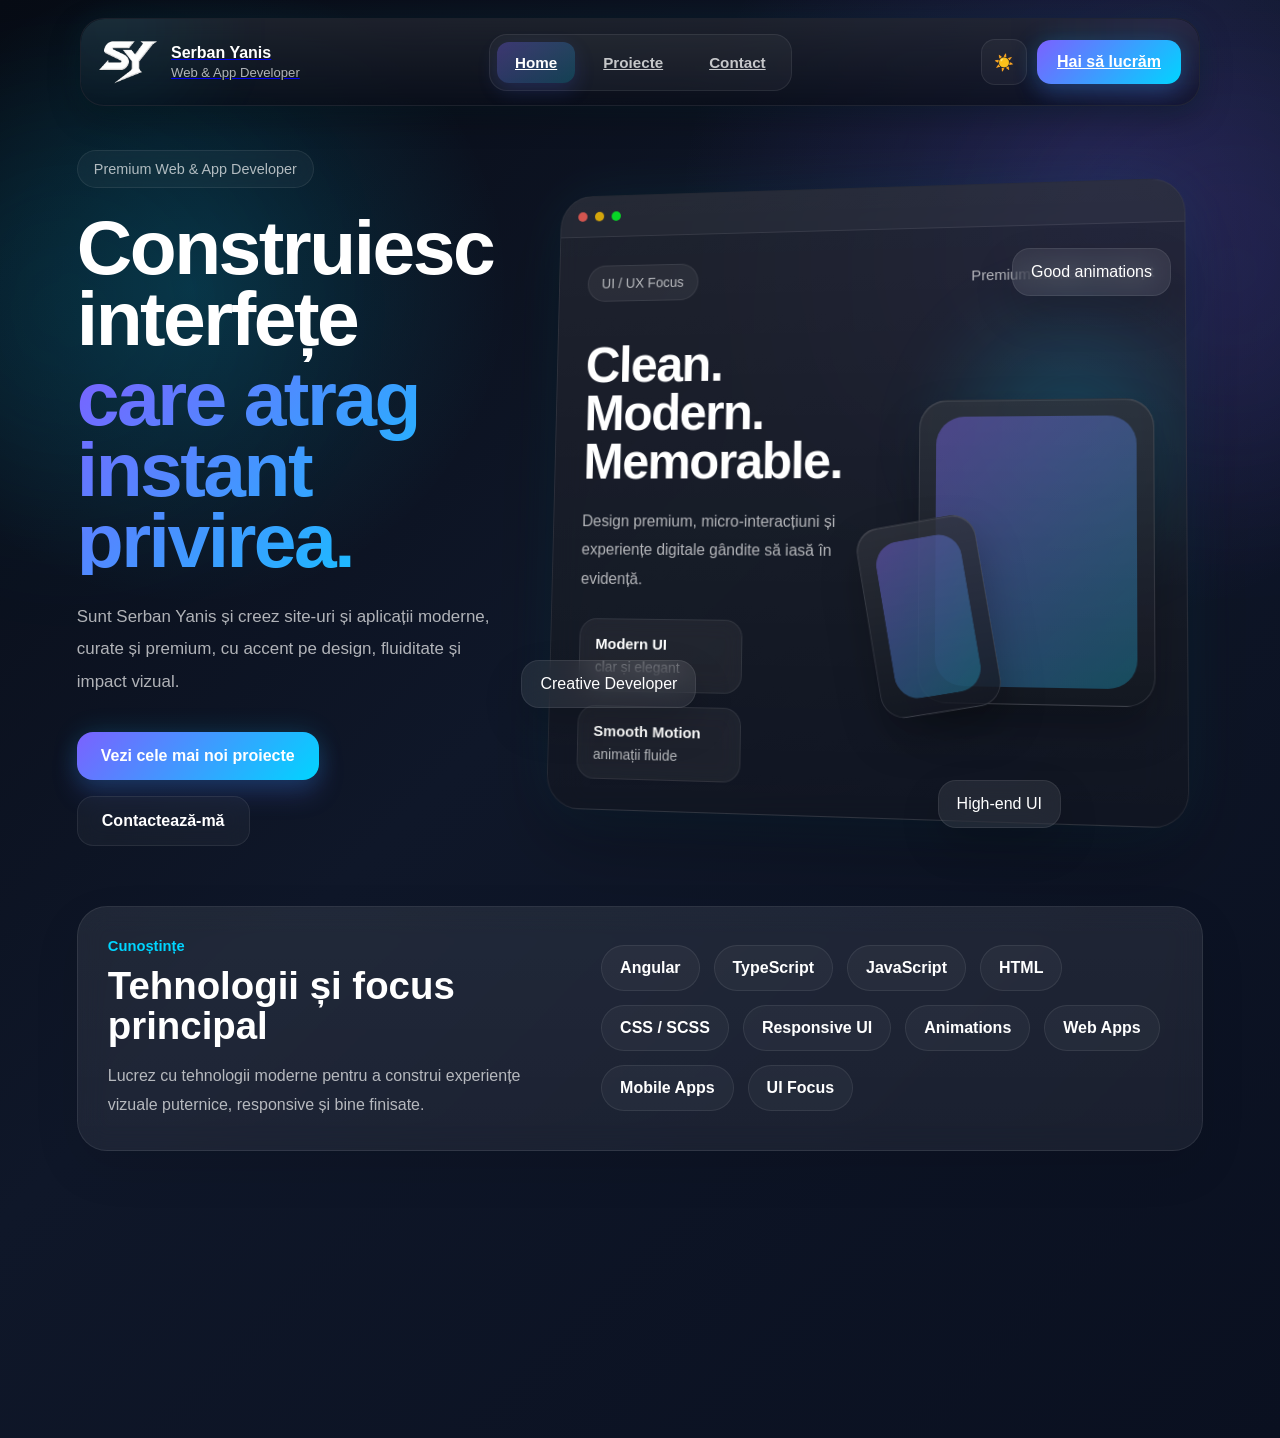
==== index.html @ 91d9bb1a "Add files via upload" ====
<!doctype html>
<html lang="en" data-beasties-container>
<head>
  <meta charset="utf-8">
  
  <!-- TITLE (ce apare mare pe Google) -->
  <title>Serban Yanis - Web & App Developer | Interfețe moderne și aplicații premium</title>

  <base href="/">
  <meta name="viewport" content="width=device-width, initial-scale=1">

  <!-- SEO DESCRIPTION (textul de sub titlu în Google) -->
  <meta name="description" content="Serban Yanis - Web &amp; App Developer. Creez site-uri moderne, aplicații performante și interfețe premium care atrag instant privirea. Vezi portofoliul meu.">

  <!-- KEYWORDS (nu mai contează mult, dar nu strică) -->
  <meta name="keywords" content="Serban Yanis, web developer, app developer, frontend, angular, portfolio, site-uri moderne">

  <!-- AUTHOR -->
  <meta name="author" content="Serban Yanis">

  <!-- FAVICON (iconul din Google) -->
  <link rel="icon" type="image/x-icon" href="favicon.ico">
  <link rel="icon" type="image/png" sizes="16x16" href="favicon-16x16.png">
  <link rel="icon" type="image/png" sizes="32x32" href="favicon-32x32.png">
  <link rel="apple-touch-icon" sizes="180x180" href="apple-touch-icon.png">
  <link rel="icon" type="image/png" sizes="192x192" href="android-chrome-192x192.png">
  <link rel="icon" type="image/png" sizes="512x512" href="android-chrome-512x512.png">

  <!-- GOOGLE VERIFICATION -->
  <meta name="google-site-verification" content="mRpiJ4M0vViyxYQjJcs4AfvmDMKeqnqCyAJDrvm3ZNg">

  <!-- OPEN GRAPH (pentru preview când dai share) -->
  <meta property="og:title" content="Serban Yanis - Web &amp; App Developer">
  <meta property="og:description" content="Site-uri moderne, aplicații performante și interfețe premium care atrag instant privirea.">
  <meta property="og:url" content="https://serbanyanis.ro">
  <meta property="og:type" content="website">
  <meta property="og:image" content="https://serbanyanis.ro/android-chrome-512x512.png">

  <!-- TWITTER PREVIEW -->
  <meta name="twitter:card" content="summary_large_image">
  <meta name="twitter:title" content="Serban Yanis - Web &amp; App Developer">
  <meta name="twitter:description" content="Construiesc interfețe moderne și aplicații premium.">
  <meta name="twitter:image" content="https://serbanyanis.ro/android-chrome-512x512.png">

<style>html{scroll-behavior:smooth}:root{--bg-main:radial-gradient(circle at 15% 20%, rgba(0, 213, 255, .16), transparent 20%), radial-gradient(circle at 85% 15%, rgba(123, 97, 255, .18), transparent 25%), linear-gradient(135deg, #070b14, #0f1729 45%, #0a1020 100%);--bg-color:#0b1020;--text-color:#ffffff;--text-muted:rgba(255, 255, 255, .68);--glass-bg:rgba(10, 14, 25, .72);--glass-soft:rgba(255, 255, 255, .04);--border-color:rgba(255, 255, 255, .08);--nav-link-color:rgba(255, 255, 255, .75);--nav-link-hover:rgba(255, 255, 255, .06);--shadow-main:0 10px 30px rgba(0, 0, 0, .35);--card-bg:rgba(255, 255, 255, .04)}*{box-sizing:border-box}body{margin:0;min-height:100vh;font-family:Arial,Helvetica,sans-serif;background:var(--bg-main);color:var(--text-color);transition:background .4s ease,color .4s ease}</style><link rel="stylesheet" href="styles-HRZRET7H.css" media="print" onload="this.media='all'"><noscript><link rel="stylesheet" href="styles-HRZRET7H.css"></noscript></head>
<body>
  <app-root></app-root>
<script src="polyfills-5CFQRCPP.js" type="module"></script><script src="main-FP5LYOUY.js" type="module"></script></body>
</html>
---- styles-HRZRET7H.css ----
html{scroll-behavior:smooth}:root{--bg-main: radial-gradient(circle at 15% 20%, rgba(0, 213, 255, .16), transparent 20%), radial-gradient(circle at 85% 15%, rgba(123, 97, 255, .18), transparent 25%), linear-gradient(135deg, #070b14, #0f1729 45%, #0a1020 100%);--bg-color: #0b1020;--text-color: #ffffff;--text-muted: rgba(255, 255, 255, .68);--glass-bg: rgba(10, 14, 25, .72);--glass-soft: rgba(255, 255, 255, .04);--border-color: rgba(255, 255, 255, .08);--nav-link-color: rgba(255, 255, 255, .75);--nav-link-hover: rgba(255, 255, 255, .06);--shadow-main: 0 10px 30px rgba(0, 0, 0, .35);--card-bg: rgba(255, 255, 255, .04)}body.light-theme{--bg-main: radial-gradient(circle at 15% 20%, rgba(0, 213, 255, .1), transparent 20%), radial-gradient(circle at 85% 15%, rgba(123, 97, 255, .12), transparent 25%), linear-gradient(135deg, #f8fbff, #eef4ff 45%, #f3f7ff 100%);--bg-color: #eef4ff;--text-color: #0f172a;--text-muted: rgba(15, 23, 42, .65);--glass-bg: rgba(255, 255, 255, .72);--glass-soft: rgba(15, 23, 42, .04);--border-color: rgba(15, 23, 42, .08);--nav-link-color: rgba(15, 23, 42, .78);--nav-link-hover: rgba(15, 23, 42, .06);--shadow-main: 0 10px 30px rgba(31, 41, 55, .1);--card-bg: rgba(255, 255, 255, .7)}*{box-sizing:border-box}body{margin:0;min-height:100vh;font-family:Arial,Helvetica,sans-serif;background:var(--bg-main);color:var(--text-color);transition:background .4s ease,color .4s ease}img{display:block;max-width:100%}button{font:inherit}
---- styles-HRZRET7H.css ----
html{scroll-behavior:smooth}:root{--bg-main: radial-gradient(circle at 15% 20%, rgba(0, 213, 255, .16), transparent 20%), radial-gradient(circle at 85% 15%, rgba(123, 97, 255, .18), transparent 25%), linear-gradient(135deg, #070b14, #0f1729 45%, #0a1020 100%);--bg-color: #0b1020;--text-color: #ffffff;--text-muted: rgba(255, 255, 255, .68);--glass-bg: rgba(10, 14, 25, .72);--glass-soft: rgba(255, 255, 255, .04);--border-color: rgba(255, 255, 255, .08);--nav-link-color: rgba(255, 255, 255, .75);--nav-link-hover: rgba(255, 255, 255, .06);--shadow-main: 0 10px 30px rgba(0, 0, 0, .35);--card-bg: rgba(255, 255, 255, .04)}body.light-theme{--bg-main: radial-gradient(circle at 15% 20%, rgba(0, 213, 255, .1), transparent 20%), radial-gradient(circle at 85% 15%, rgba(123, 97, 255, .12), transparent 25%), linear-gradient(135deg, #f8fbff, #eef4ff 45%, #f3f7ff 100%);--bg-color: #eef4ff;--text-color: #0f172a;--text-muted: rgba(15, 23, 42, .65);--glass-bg: rgba(255, 255, 255, .72);--glass-soft: rgba(15, 23, 42, .04);--border-color: rgba(15, 23, 42, .08);--nav-link-color: rgba(15, 23, 42, .78);--nav-link-hover: rgba(15, 23, 42, .06);--shadow-main: 0 10px 30px rgba(31, 41, 55, .1);--card-bg: rgba(255, 255, 255, .7)}*{box-sizing:border-box}body{margin:0;min-height:100vh;font-family:Arial,Helvetica,sans-serif;background:var(--bg-main);color:var(--text-color);transition:background .4s ease,color .4s ease}img{display:block;max-width:100%}button{font:inherit}
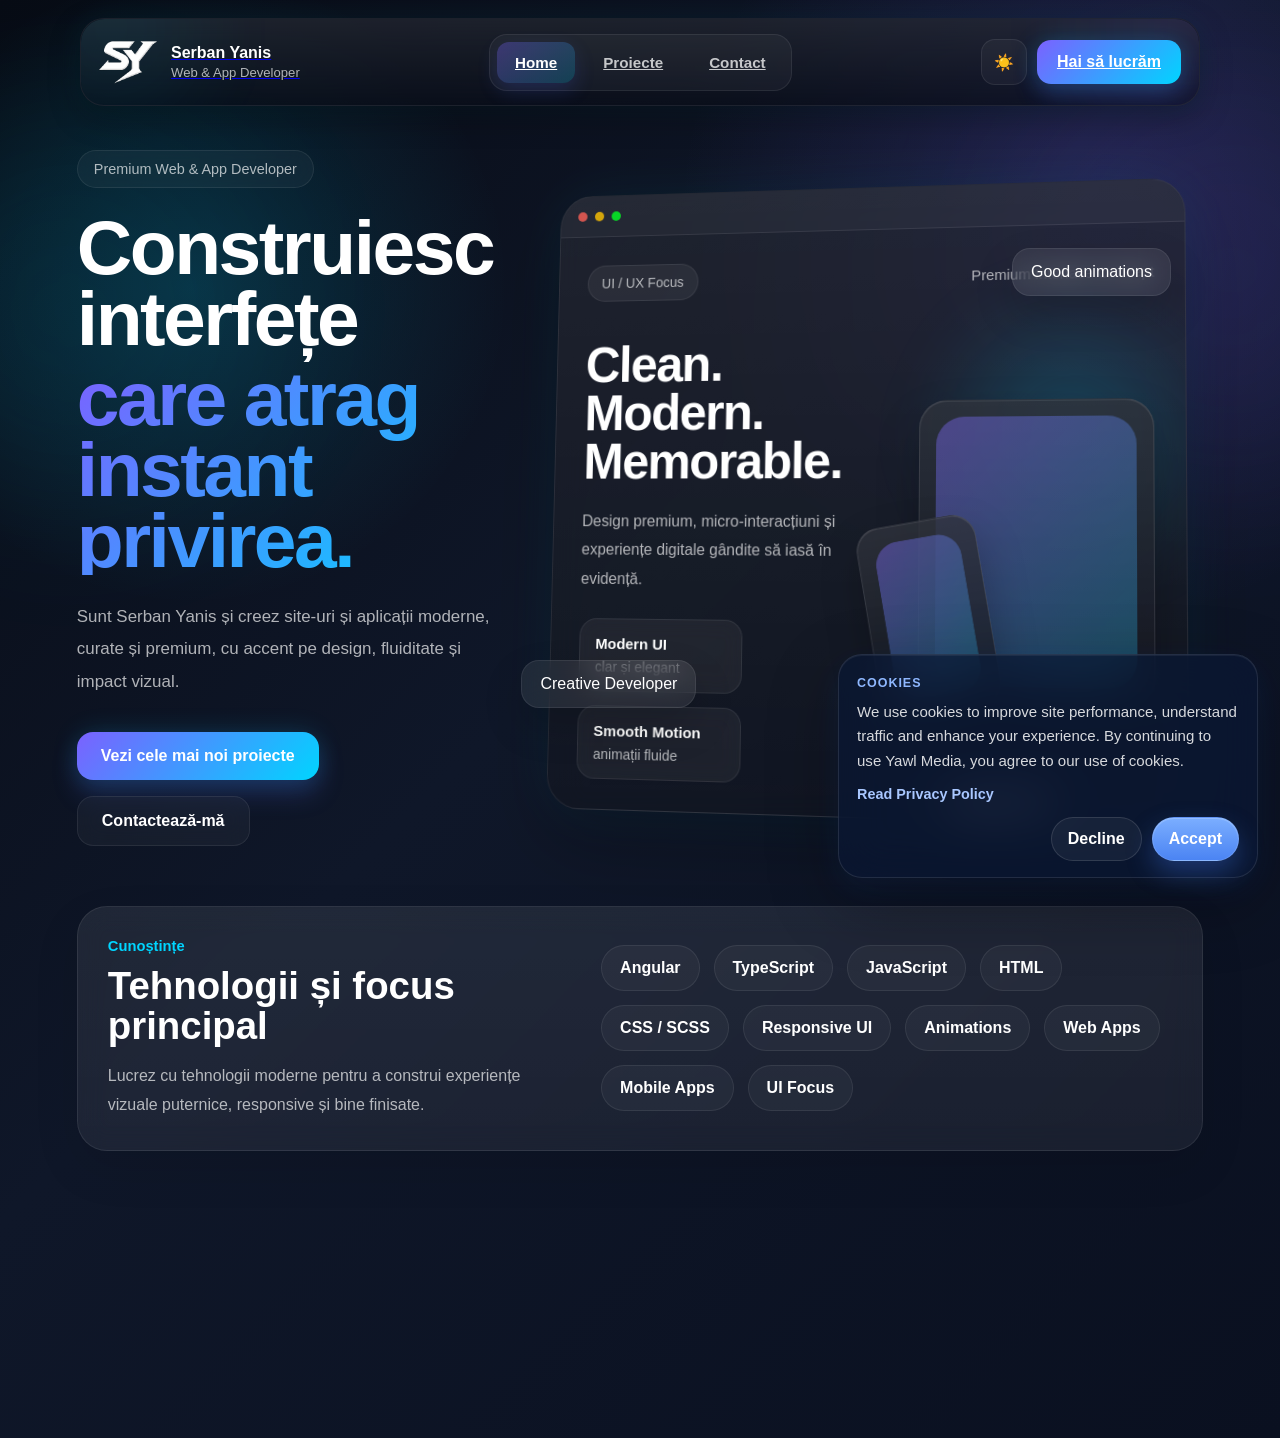
==== commit 95c7d5d1: "Add files via upload" ====
--- a/index.html
+++ b/index.html
@@ -45,5 +45,5 @@
 <style>html{scroll-behavior:smooth}:root{--bg-main:radial-gradient(circle at 15% 20%, rgba(0, 213, 255, .16), transparent 20%), radial-gradient(circle at 85% 15%, rgba(123, 97, 255, .18), transparent 25%), linear-gradient(135deg, #070b14, #0f1729 45%, #0a1020 100%);--bg-color:#0b1020;--text-color:#ffffff;--text-muted:rgba(255, 255, 255, .68);--glass-bg:rgba(10, 14, 25, .72);--glass-soft:rgba(255, 255, 255, .04);--border-color:rgba(255, 255, 255, .08);--nav-link-color:rgba(255, 255, 255, .75);--nav-link-hover:rgba(255, 255, 255, .06);--shadow-main:0 10px 30px rgba(0, 0, 0, .35);--card-bg:rgba(255, 255, 255, .04)}*{box-sizing:border-box}body{margin:0;min-height:100vh;font-family:Arial,Helvetica,sans-serif;background:var(--bg-main);color:var(--text-color);transition:background .4s ease,color .4s ease}</style><link rel="stylesheet" href="styles-HRZRET7H.css" media="print" onload="this.media='all'"><noscript><link rel="stylesheet" href="styles-HRZRET7H.css"></noscript></head>
 <body>
   <app-root></app-root>
-<script src="polyfills-5CFQRCPP.js" type="module"></script><script src="main-FP5LYOUY.js" type="module"></script></body>
+<script src="polyfills-5CFQRCPP.js" type="module"></script><script src="main-LPPFQH67.js" type="module"></script></body>
 </html>
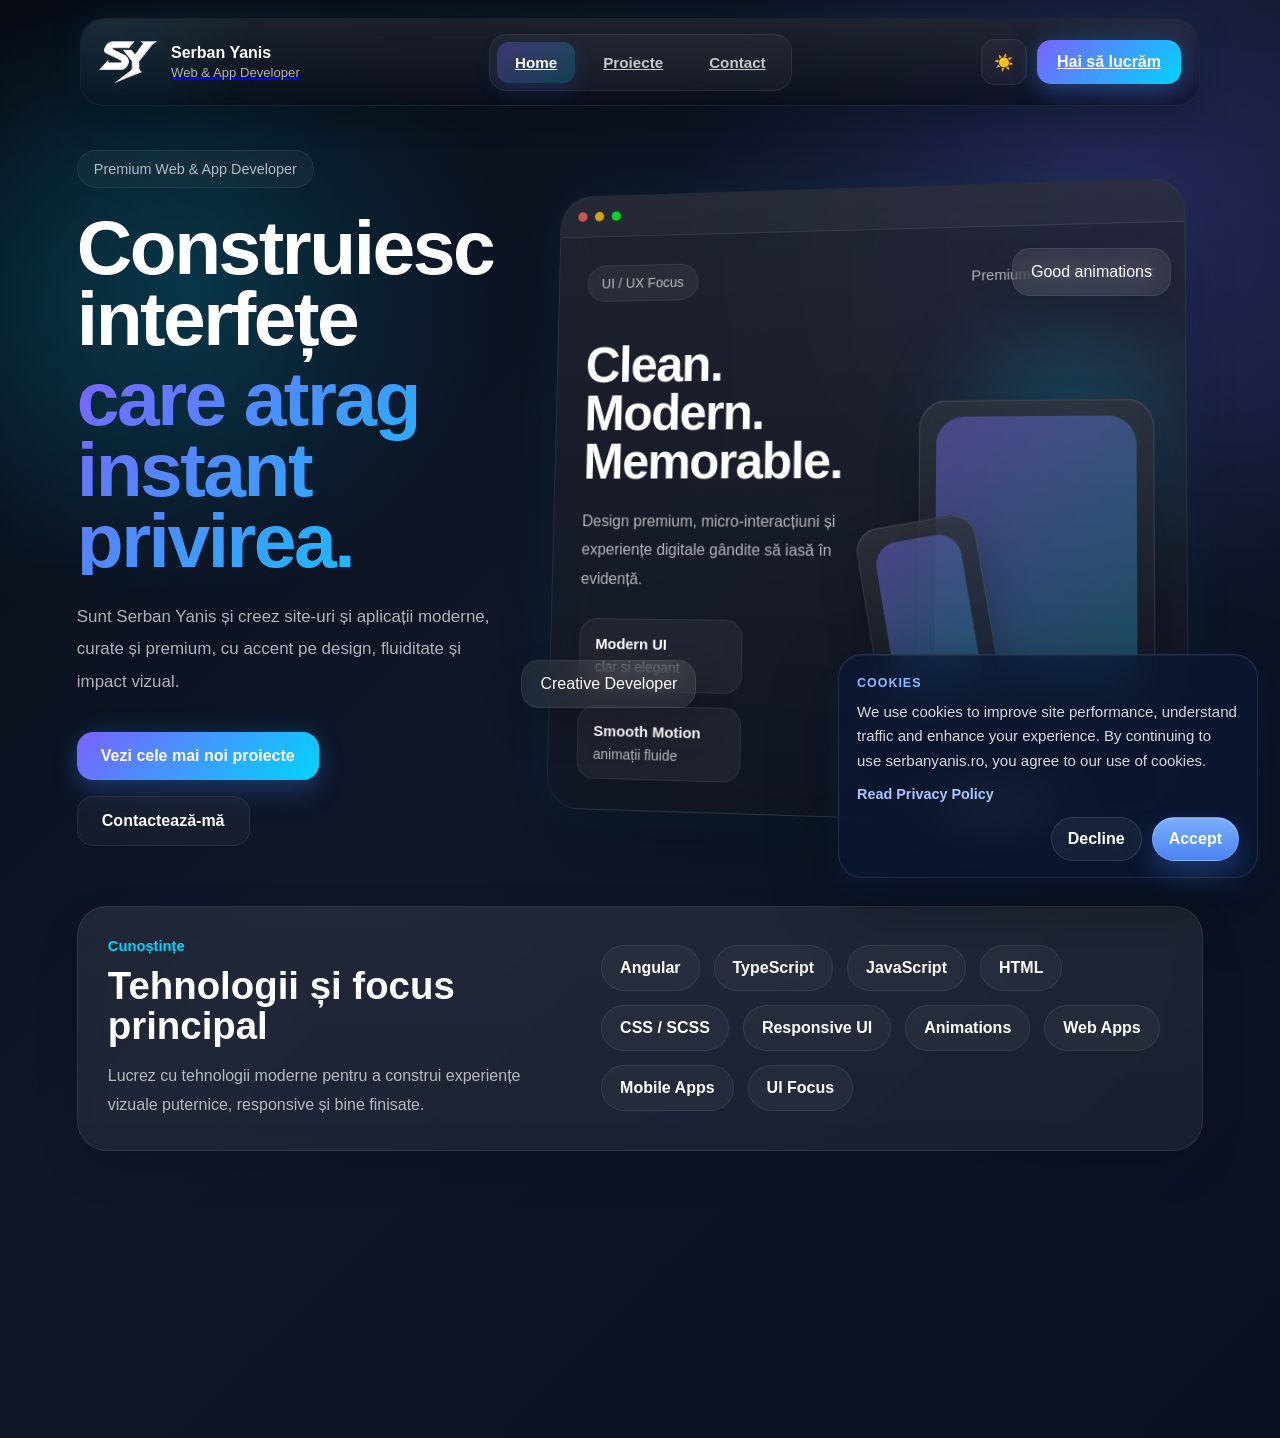
==== commit 9d57e29c: "Add files via upload" ====
--- a/index.html
+++ b/index.html
@@ -45,5 +45,5 @@
 <style>html{scroll-behavior:smooth}:root{--bg-main:radial-gradient(circle at 15% 20%, rgba(0, 213, 255, .16), transparent 20%), radial-gradient(circle at 85% 15%, rgba(123, 97, 255, .18), transparent 25%), linear-gradient(135deg, #070b14, #0f1729 45%, #0a1020 100%);--bg-color:#0b1020;--text-color:#ffffff;--text-muted:rgba(255, 255, 255, .68);--glass-bg:rgba(10, 14, 25, .72);--glass-soft:rgba(255, 255, 255, .04);--border-color:rgba(255, 255, 255, .08);--nav-link-color:rgba(255, 255, 255, .75);--nav-link-hover:rgba(255, 255, 255, .06);--shadow-main:0 10px 30px rgba(0, 0, 0, .35);--card-bg:rgba(255, 255, 255, .04)}*{box-sizing:border-box}body{margin:0;min-height:100vh;font-family:Arial,Helvetica,sans-serif;background:var(--bg-main);color:var(--text-color);transition:background .4s ease,color .4s ease}</style><link rel="stylesheet" href="styles-HRZRET7H.css" media="print" onload="this.media='all'"><noscript><link rel="stylesheet" href="styles-HRZRET7H.css"></noscript></head>
 <body>
   <app-root></app-root>
-<script src="polyfills-5CFQRCPP.js" type="module"></script><script src="main-LPPFQH67.js" type="module"></script></body>
+<script src="polyfills-5CFQRCPP.js" type="module"></script><script src="main-B7NBRMHI.js" type="module"></script></body>
 </html>
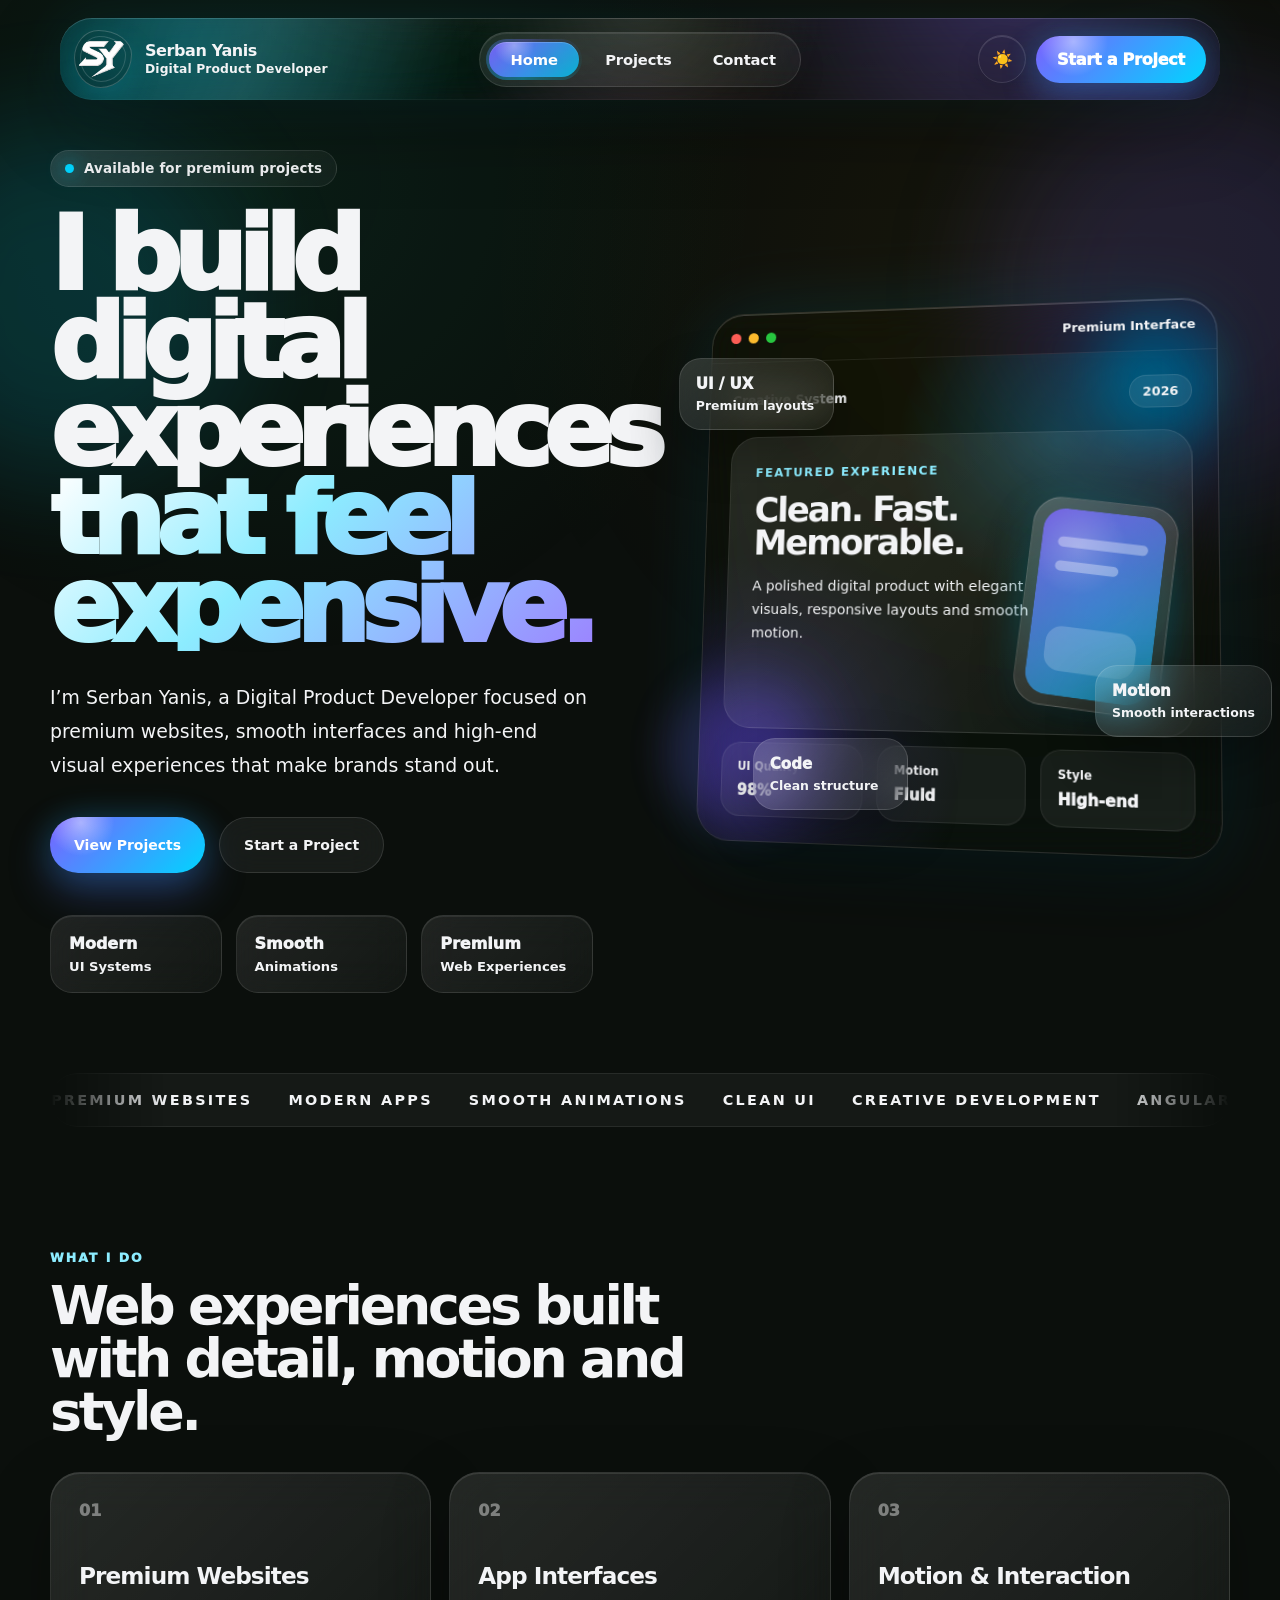
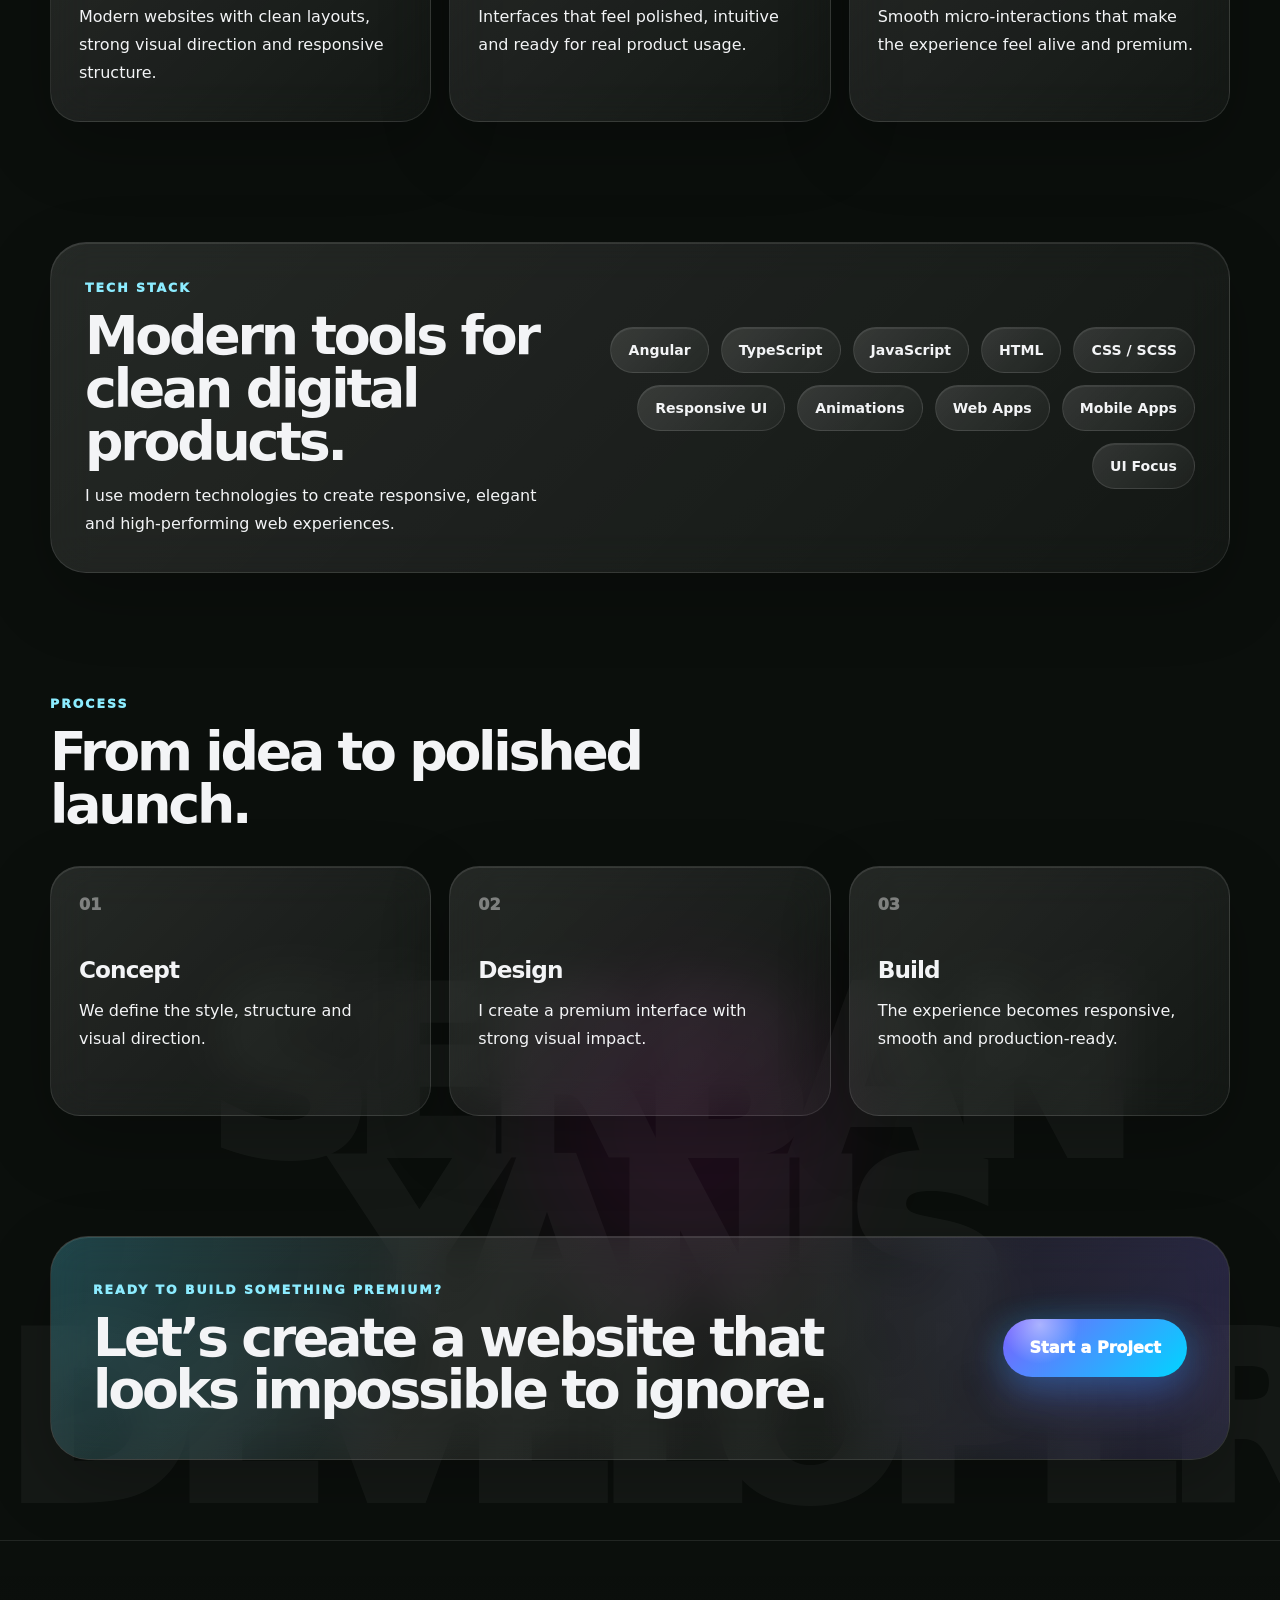
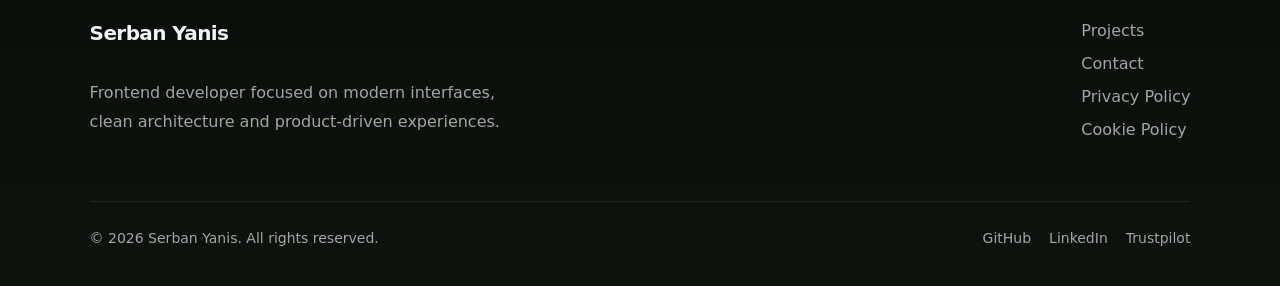
==== commit c7deadfc: "Add files via upload" ====
--- a/index.html
+++ b/index.html
@@ -42,8 +42,8 @@
   <meta name="twitter:description" content="Construiesc interfețe moderne și aplicații premium.">
   <meta name="twitter:image" content="https://serbanyanis.ro/android-chrome-512x512.png">
 
-<style>html{scroll-behavior:smooth}:root{--bg-main:radial-gradient(circle at 15% 20%, rgba(0, 213, 255, .16), transparent 20%), radial-gradient(circle at 85% 15%, rgba(123, 97, 255, .18), transparent 25%), linear-gradient(135deg, #070b14, #0f1729 45%, #0a1020 100%);--bg-color:#0b1020;--text-color:#ffffff;--text-muted:rgba(255, 255, 255, .68);--glass-bg:rgba(10, 14, 25, .72);--glass-soft:rgba(255, 255, 255, .04);--border-color:rgba(255, 255, 255, .08);--nav-link-color:rgba(255, 255, 255, .75);--nav-link-hover:rgba(255, 255, 255, .06);--shadow-main:0 10px 30px rgba(0, 0, 0, .35);--card-bg:rgba(255, 255, 255, .04)}*{box-sizing:border-box}body{margin:0;min-height:100vh;font-family:Arial,Helvetica,sans-serif;background:var(--bg-main);color:var(--text-color);transition:background .4s ease,color .4s ease}</style><link rel="stylesheet" href="styles-HRZRET7H.css" media="print" onload="this.media='all'"><noscript><link rel="stylesheet" href="styles-HRZRET7H.css"></noscript></head>
+<style>:root{--bg:#0b0f0c;--text:#f3f4f6;--muted:rgba(243, 244, 246, .65);--surface:rgba(17, 20, 18, .72);--surface-2:rgba(255, 255, 255, .04);--border:rgba(255, 255, 255, .08);--accent:#10b981;--accent-soft:rgba(16, 185, 129, .12);--shadow:0 20px 60px rgba(0, 0, 0, .55);--font:ui-sans-serif, system-ui, -apple-system, "Segoe UI", Roboto, Arial, sans-serif}*{box-sizing:border-box}body{margin:0;font-family:var(--font);background:var(--bg);color:var(--text);transition:background .35s ease,color .35s ease}body:before{content:"";position:fixed;inset:0;background:radial-gradient(circle at 20% 20%,rgba(16,185,129,.1),transparent 40%),radial-gradient(circle at 80% 30%,rgba(245,158,11,.06),transparent 45%);pointer-events:none;z-index:-1;opacity:.9}</style><link rel="stylesheet" href="styles-HOEF66KG.css" media="print" onload="this.media='all'"><noscript><link rel="stylesheet" href="styles-HOEF66KG.css"></noscript></head>
 <body>
   <app-root></app-root>
-<script src="polyfills-5CFQRCPP.js" type="module"></script><script src="main-B7NBRMHI.js" type="module"></script></body>
+<script src="polyfills-5CFQRCPP.js" type="module"></script><script src="main-G2RIKPM2.js" type="module"></script></body>
 </html>
--- a/styles-HOEF66KG.css
+++ b/styles-HOEF66KG.css
@@ -0,0 +1 @@
+:root{--bg: #0b0f0c;--text: #f3f4f6;--muted: rgba(243, 244, 246, .65);--surface: rgba(17, 20, 18, .72);--surface-2: rgba(255, 255, 255, .04);--border: rgba(255, 255, 255, .08);--accent: #10b981;--accent-soft: rgba(16, 185, 129, .12);--shadow: 0 20px 60px rgba(0, 0, 0, .55);--font: ui-sans-serif, system-ui, -apple-system, "Segoe UI", Roboto, Arial, sans-serif}body.light-theme{--bg: #f8faf9;--text: #111827;--muted: rgba(17, 24, 39, .65);--surface: rgba(255, 255, 255, .75);--surface-2: rgba(17, 24, 39, .04);--border: rgba(17, 24, 39, .1);--accent: #059669;--accent-soft: rgba(5, 150, 105, .12);--shadow: 0 12px 30px rgba(17, 24, 39, .08)}*{box-sizing:border-box}body{margin:0;font-family:var(--font);background:var(--bg);color:var(--text);transition:background .35s ease,color .35s ease}img{max-width:100%;display:block}a{color:inherit;text-decoration:none}body:before{content:"";position:fixed;inset:0;background:radial-gradient(circle at 20% 20%,rgba(16,185,129,.1),transparent 40%),radial-gradient(circle at 80% 30%,rgba(245,158,11,.06),transparent 45%);pointer-events:none;z-index:-1;opacity:.9}.card{background:var(--surface);border:1px solid var(--border);box-shadow:var(--shadow);border-radius:16px}.btn{padding:10px 16px;border-radius:10px;font-size:14px;transition:.2s ease}.btn--primary{background:var(--accent);color:#0b0f0c;font-weight:600}.btn--primary:hover{transform:translateY(-2px)}.btn--ghost{border:1px solid var(--border)}.muted{color:var(--muted)}
--- a/styles-HOEF66KG.css
+++ b/styles-HOEF66KG.css
@@ -0,0 +1 @@
+:root{--bg: #0b0f0c;--text: #f3f4f6;--muted: rgba(243, 244, 246, .65);--surface: rgba(17, 20, 18, .72);--surface-2: rgba(255, 255, 255, .04);--border: rgba(255, 255, 255, .08);--accent: #10b981;--accent-soft: rgba(16, 185, 129, .12);--shadow: 0 20px 60px rgba(0, 0, 0, .55);--font: ui-sans-serif, system-ui, -apple-system, "Segoe UI", Roboto, Arial, sans-serif}body.light-theme{--bg: #f8faf9;--text: #111827;--muted: rgba(17, 24, 39, .65);--surface: rgba(255, 255, 255, .75);--surface-2: rgba(17, 24, 39, .04);--border: rgba(17, 24, 39, .1);--accent: #059669;--accent-soft: rgba(5, 150, 105, .12);--shadow: 0 12px 30px rgba(17, 24, 39, .08)}*{box-sizing:border-box}body{margin:0;font-family:var(--font);background:var(--bg);color:var(--text);transition:background .35s ease,color .35s ease}img{max-width:100%;display:block}a{color:inherit;text-decoration:none}body:before{content:"";position:fixed;inset:0;background:radial-gradient(circle at 20% 20%,rgba(16,185,129,.1),transparent 40%),radial-gradient(circle at 80% 30%,rgba(245,158,11,.06),transparent 45%);pointer-events:none;z-index:-1;opacity:.9}.card{background:var(--surface);border:1px solid var(--border);box-shadow:var(--shadow);border-radius:16px}.btn{padding:10px 16px;border-radius:10px;font-size:14px;transition:.2s ease}.btn--primary{background:var(--accent);color:#0b0f0c;font-weight:600}.btn--primary:hover{transform:translateY(-2px)}.btn--ghost{border:1px solid var(--border)}.muted{color:var(--muted)}
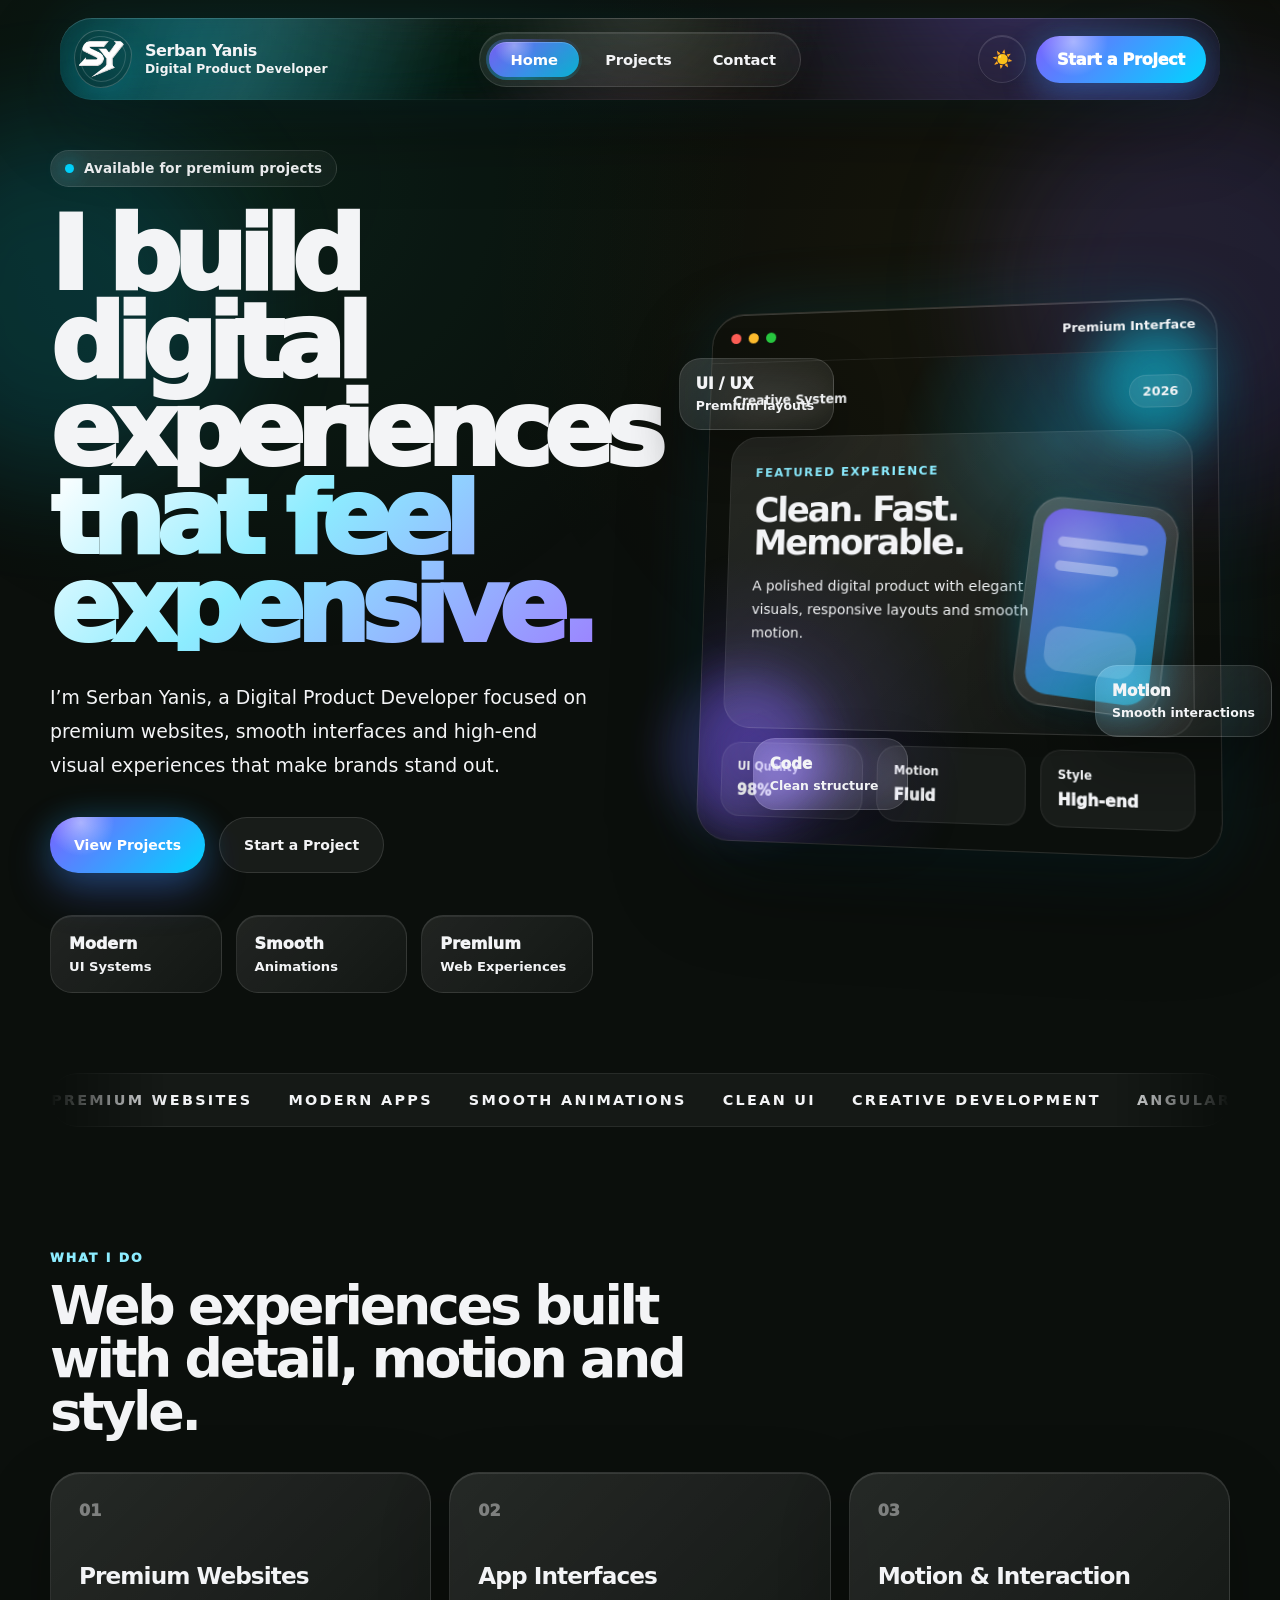
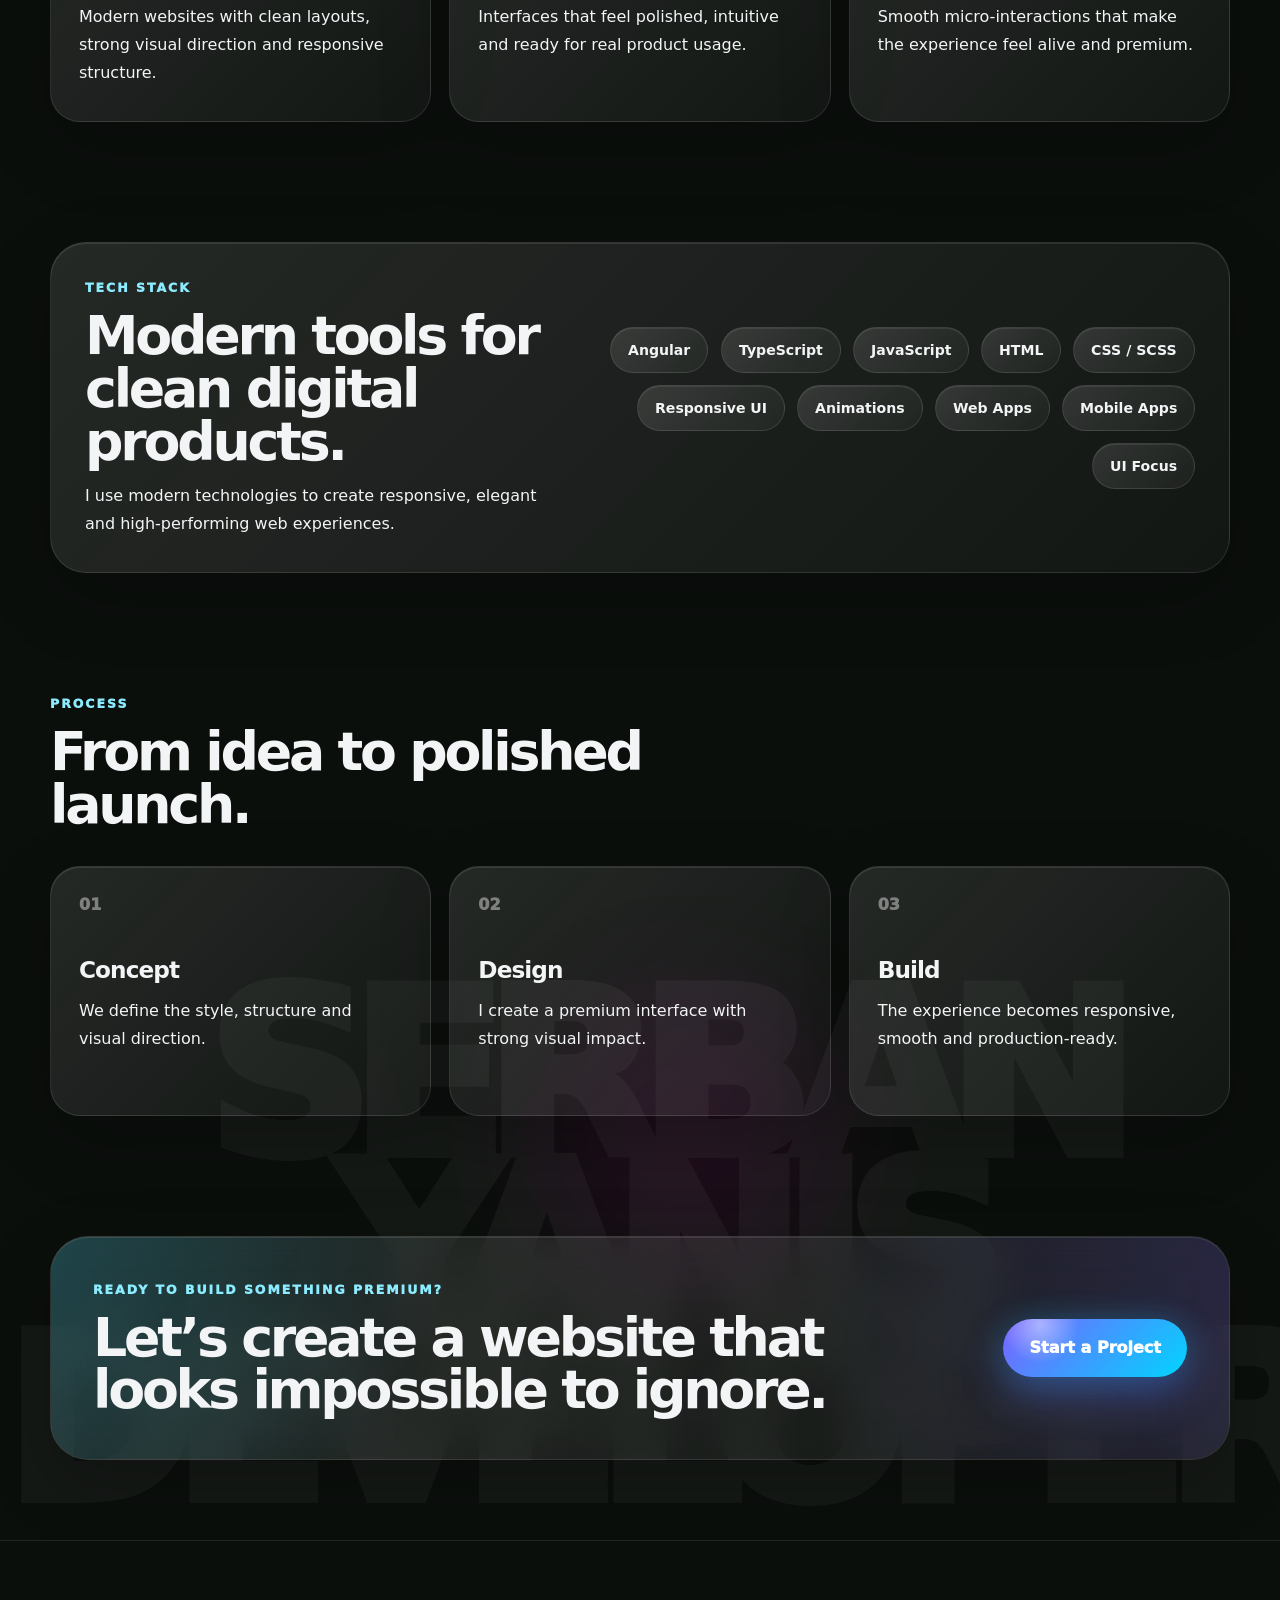
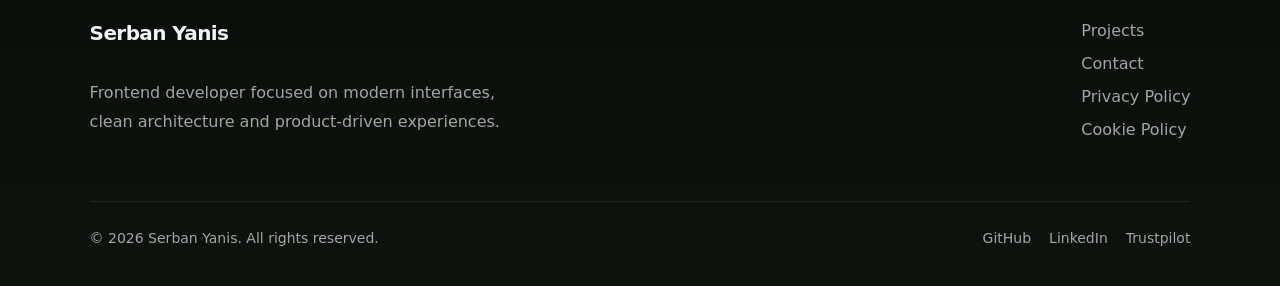
==== commit b671b25f: "Add files via upload" ====
--- a/index.html
+++ b/index.html
@@ -45,5 +45,5 @@
 <style>:root{--bg:#0b0f0c;--text:#f3f4f6;--muted:rgba(243, 244, 246, .65);--surface:rgba(17, 20, 18, .72);--surface-2:rgba(255, 255, 255, .04);--border:rgba(255, 255, 255, .08);--accent:#10b981;--accent-soft:rgba(16, 185, 129, .12);--shadow:0 20px 60px rgba(0, 0, 0, .55);--font:ui-sans-serif, system-ui, -apple-system, "Segoe UI", Roboto, Arial, sans-serif}*{box-sizing:border-box}body{margin:0;font-family:var(--font);background:var(--bg);color:var(--text);transition:background .35s ease,color .35s ease}body:before{content:"";position:fixed;inset:0;background:radial-gradient(circle at 20% 20%,rgba(16,185,129,.1),transparent 40%),radial-gradient(circle at 80% 30%,rgba(245,158,11,.06),transparent 45%);pointer-events:none;z-index:-1;opacity:.9}</style><link rel="stylesheet" href="styles-HOEF66KG.css" media="print" onload="this.media='all'"><noscript><link rel="stylesheet" href="styles-HOEF66KG.css"></noscript></head>
 <body>
   <app-root></app-root>
-<script src="polyfills-5CFQRCPP.js" type="module"></script><script src="main-G2RIKPM2.js" type="module"></script></body>
+<script src="polyfills-5CFQRCPP.js" type="module"></script><script src="main-N2IGVCC4.js" type="module"></script></body>
 </html>
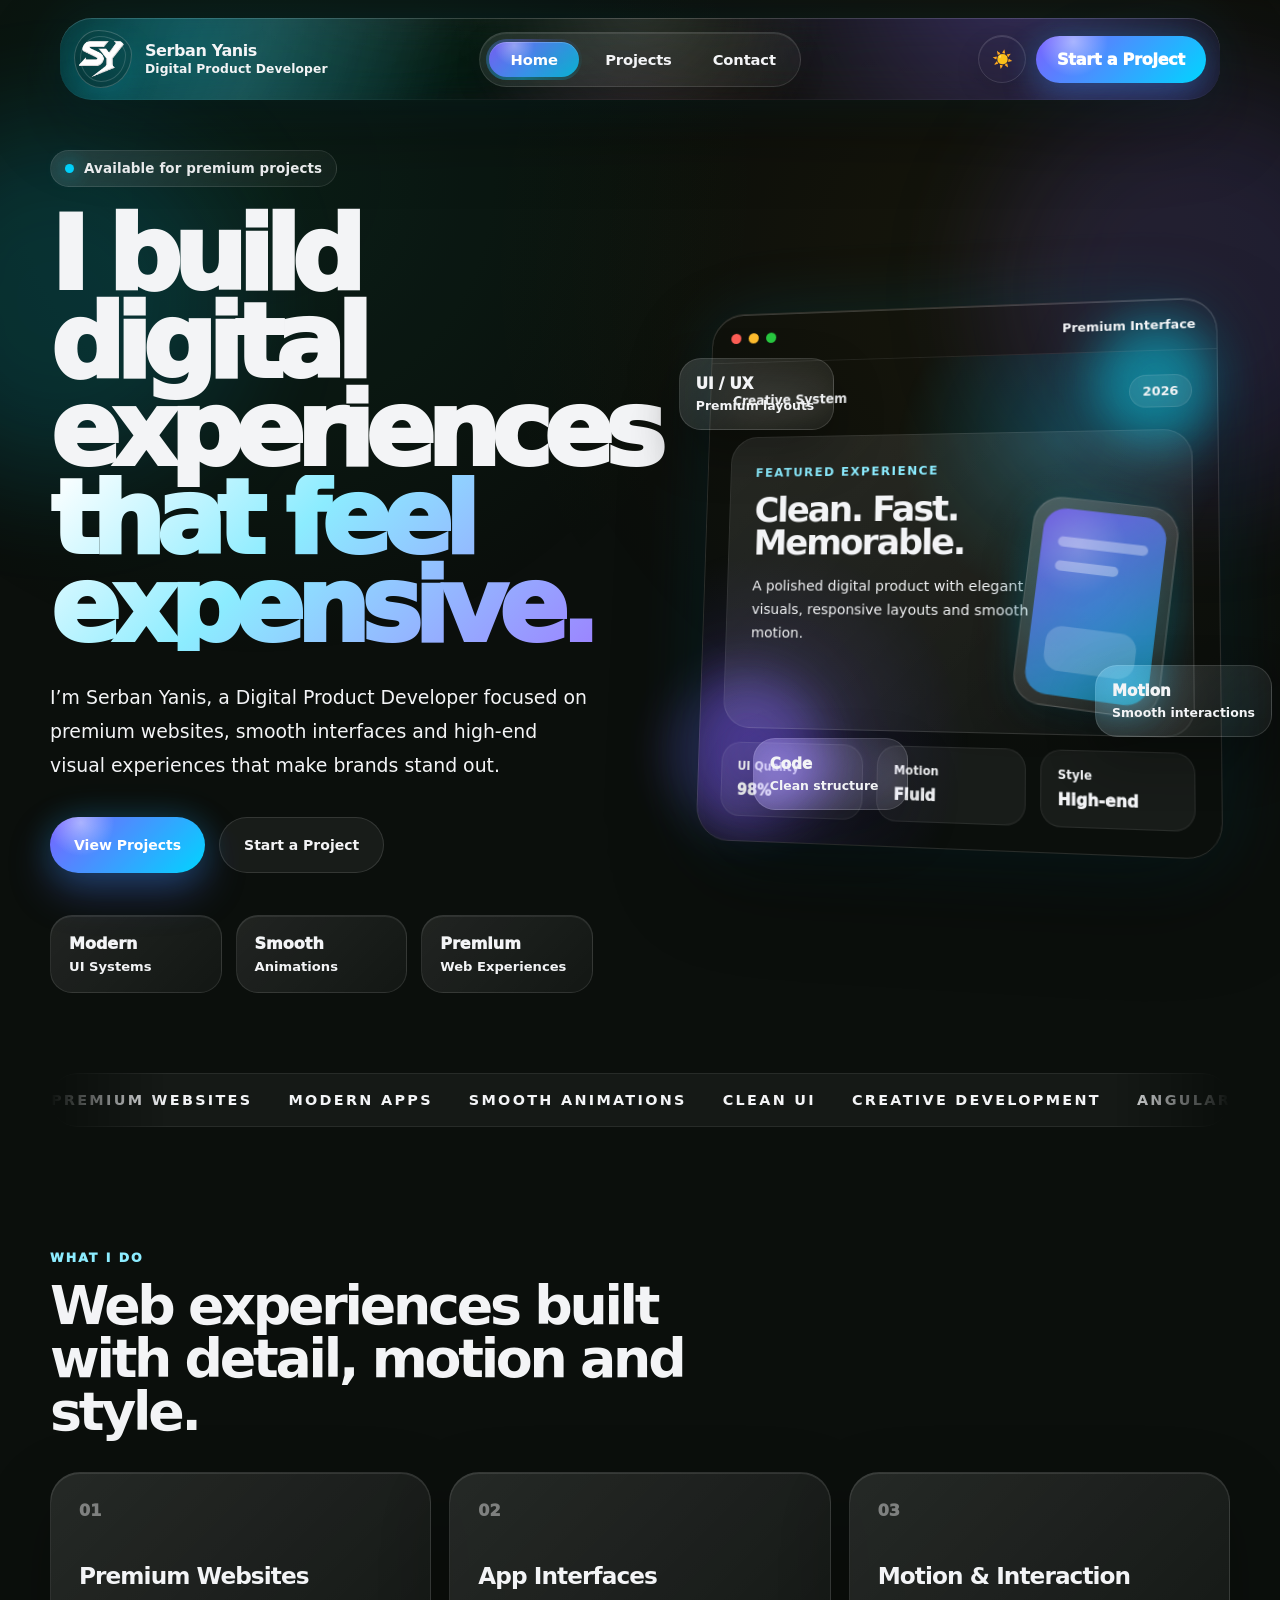
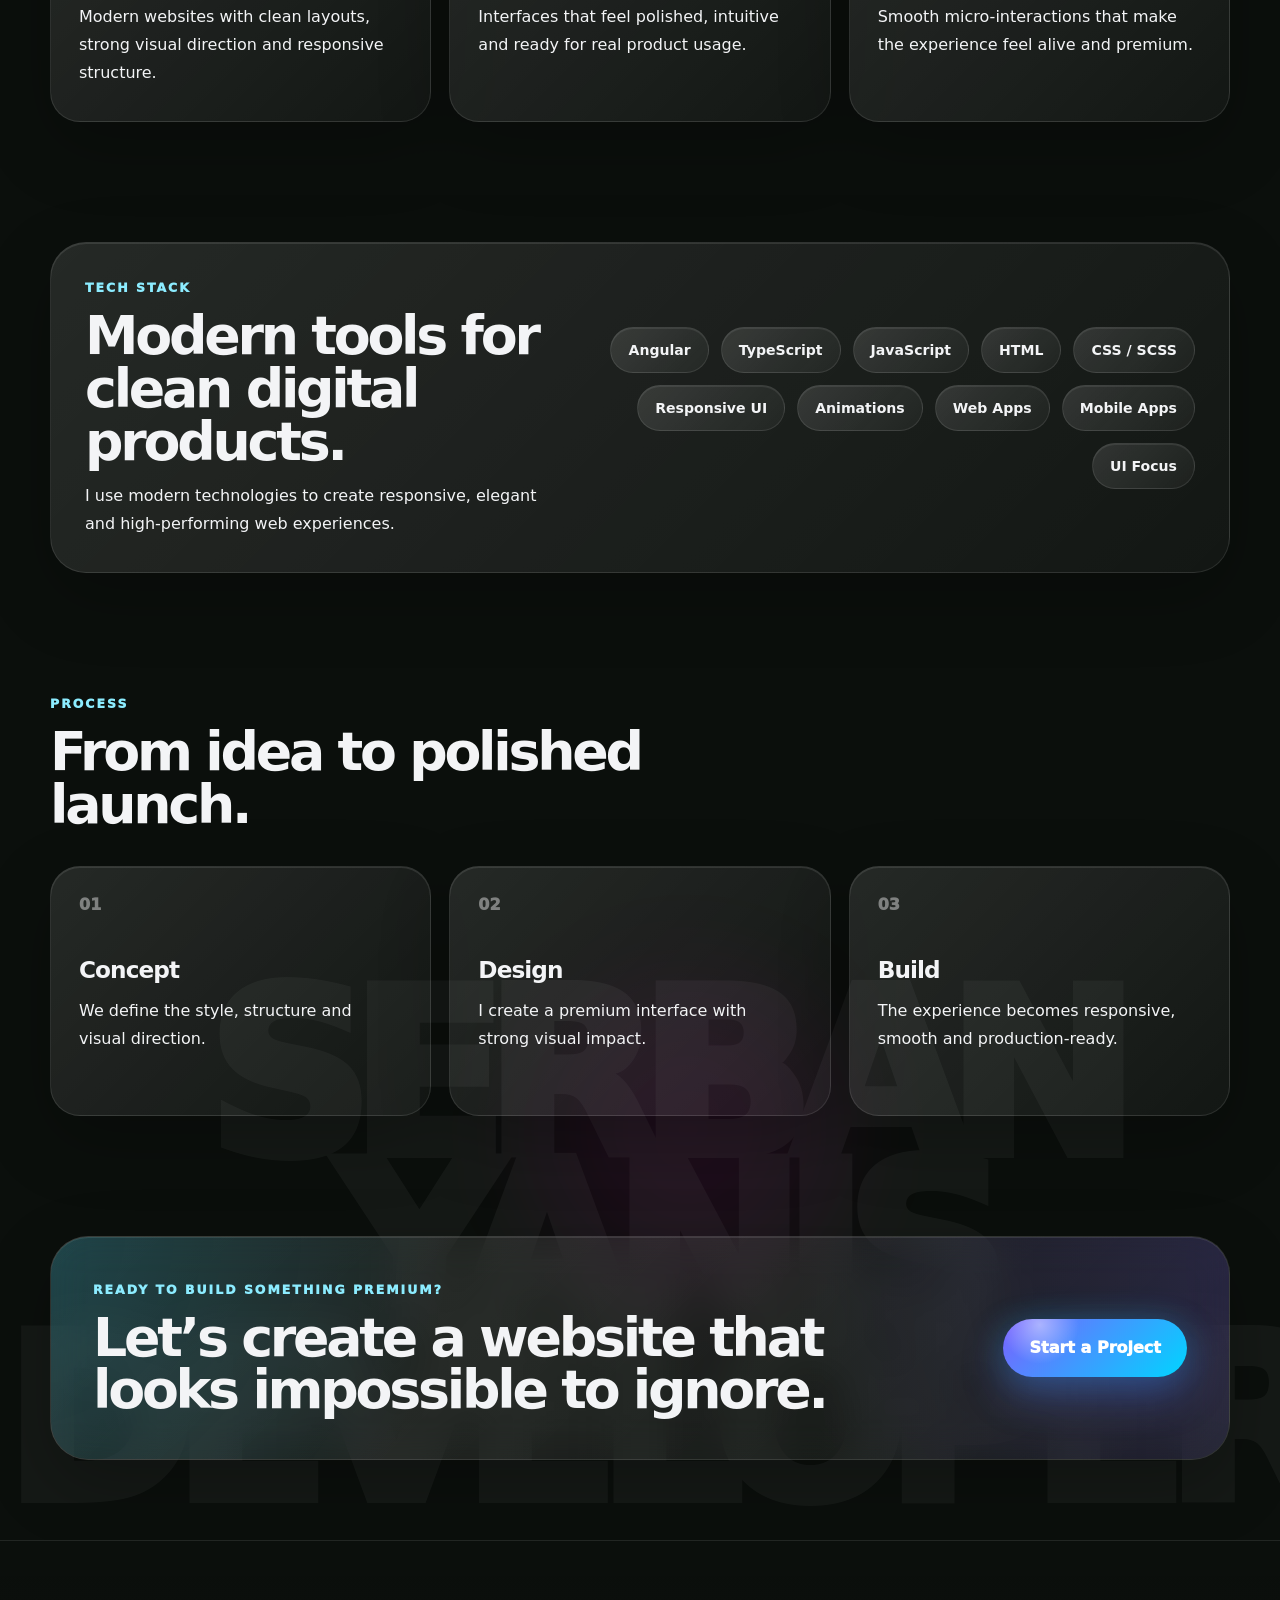
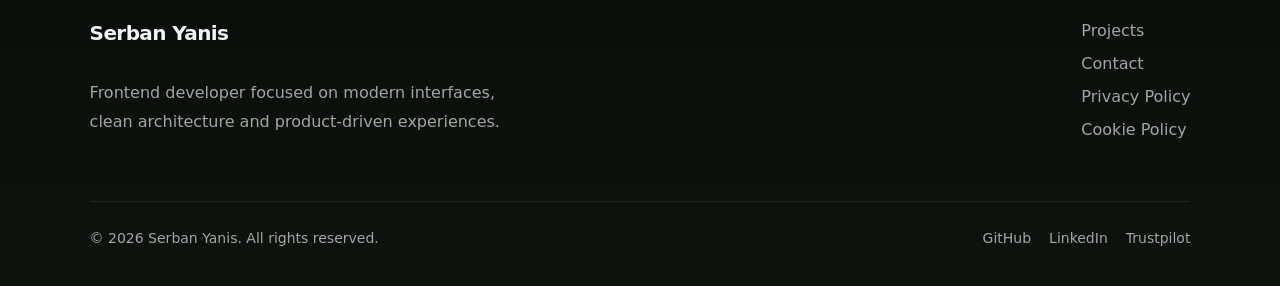
==== commit b85b40cb: "Add files via upload" ====
--- a/index.html
+++ b/index.html
@@ -45,5 +45,5 @@
 <style>:root{--bg:#0b0f0c;--text:#f3f4f6;--muted:rgba(243, 244, 246, .65);--surface:rgba(17, 20, 18, .72);--surface-2:rgba(255, 255, 255, .04);--border:rgba(255, 255, 255, .08);--accent:#10b981;--accent-soft:rgba(16, 185, 129, .12);--shadow:0 20px 60px rgba(0, 0, 0, .55);--font:ui-sans-serif, system-ui, -apple-system, "Segoe UI", Roboto, Arial, sans-serif}*{box-sizing:border-box}body{margin:0;font-family:var(--font);background:var(--bg);color:var(--text);transition:background .35s ease,color .35s ease}body:before{content:"";position:fixed;inset:0;background:radial-gradient(circle at 20% 20%,rgba(16,185,129,.1),transparent 40%),radial-gradient(circle at 80% 30%,rgba(245,158,11,.06),transparent 45%);pointer-events:none;z-index:-1;opacity:.9}</style><link rel="stylesheet" href="styles-HOEF66KG.css" media="print" onload="this.media='all'"><noscript><link rel="stylesheet" href="styles-HOEF66KG.css"></noscript></head>
 <body>
   <app-root></app-root>
-<script src="polyfills-5CFQRCPP.js" type="module"></script><script src="main-N2IGVCC4.js" type="module"></script></body>
+<script src="polyfills-5CFQRCPP.js" type="module"></script><script src="main-FPWDYNSE.js" type="module"></script></body>
 </html>
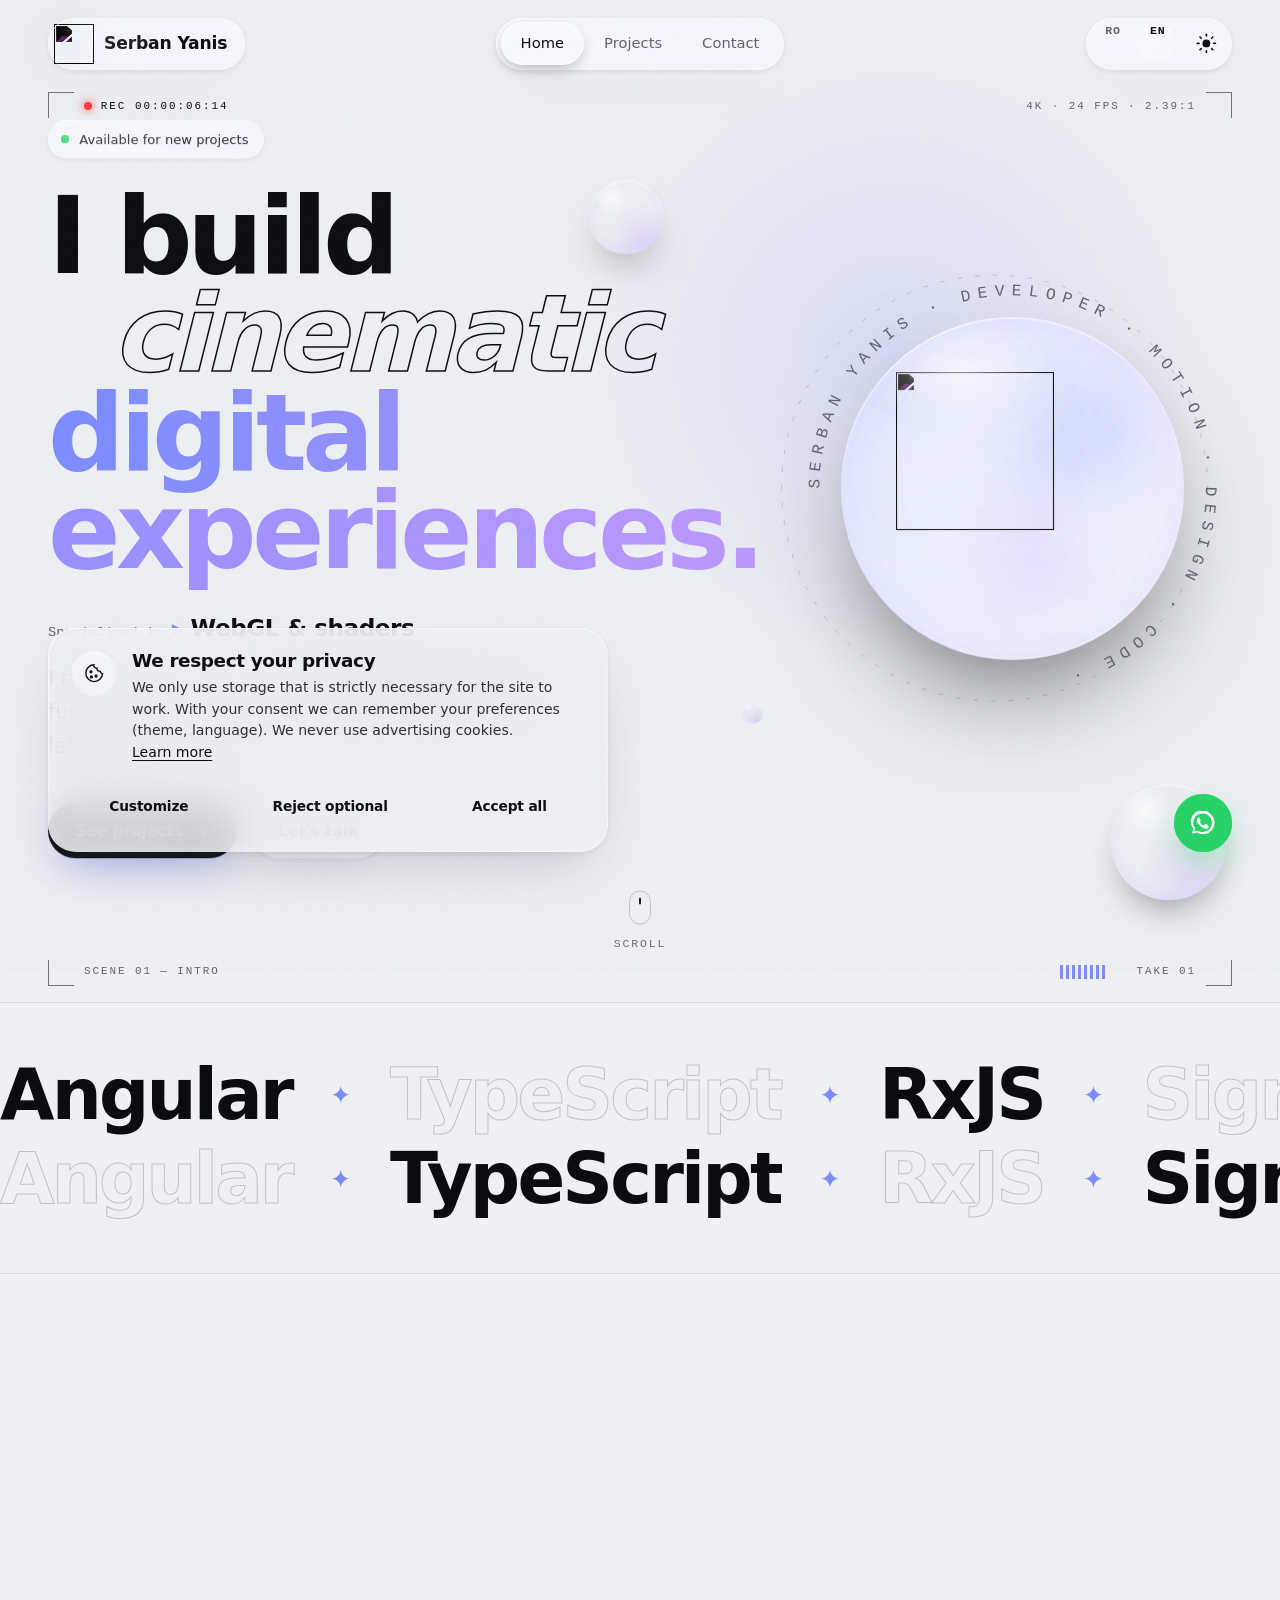
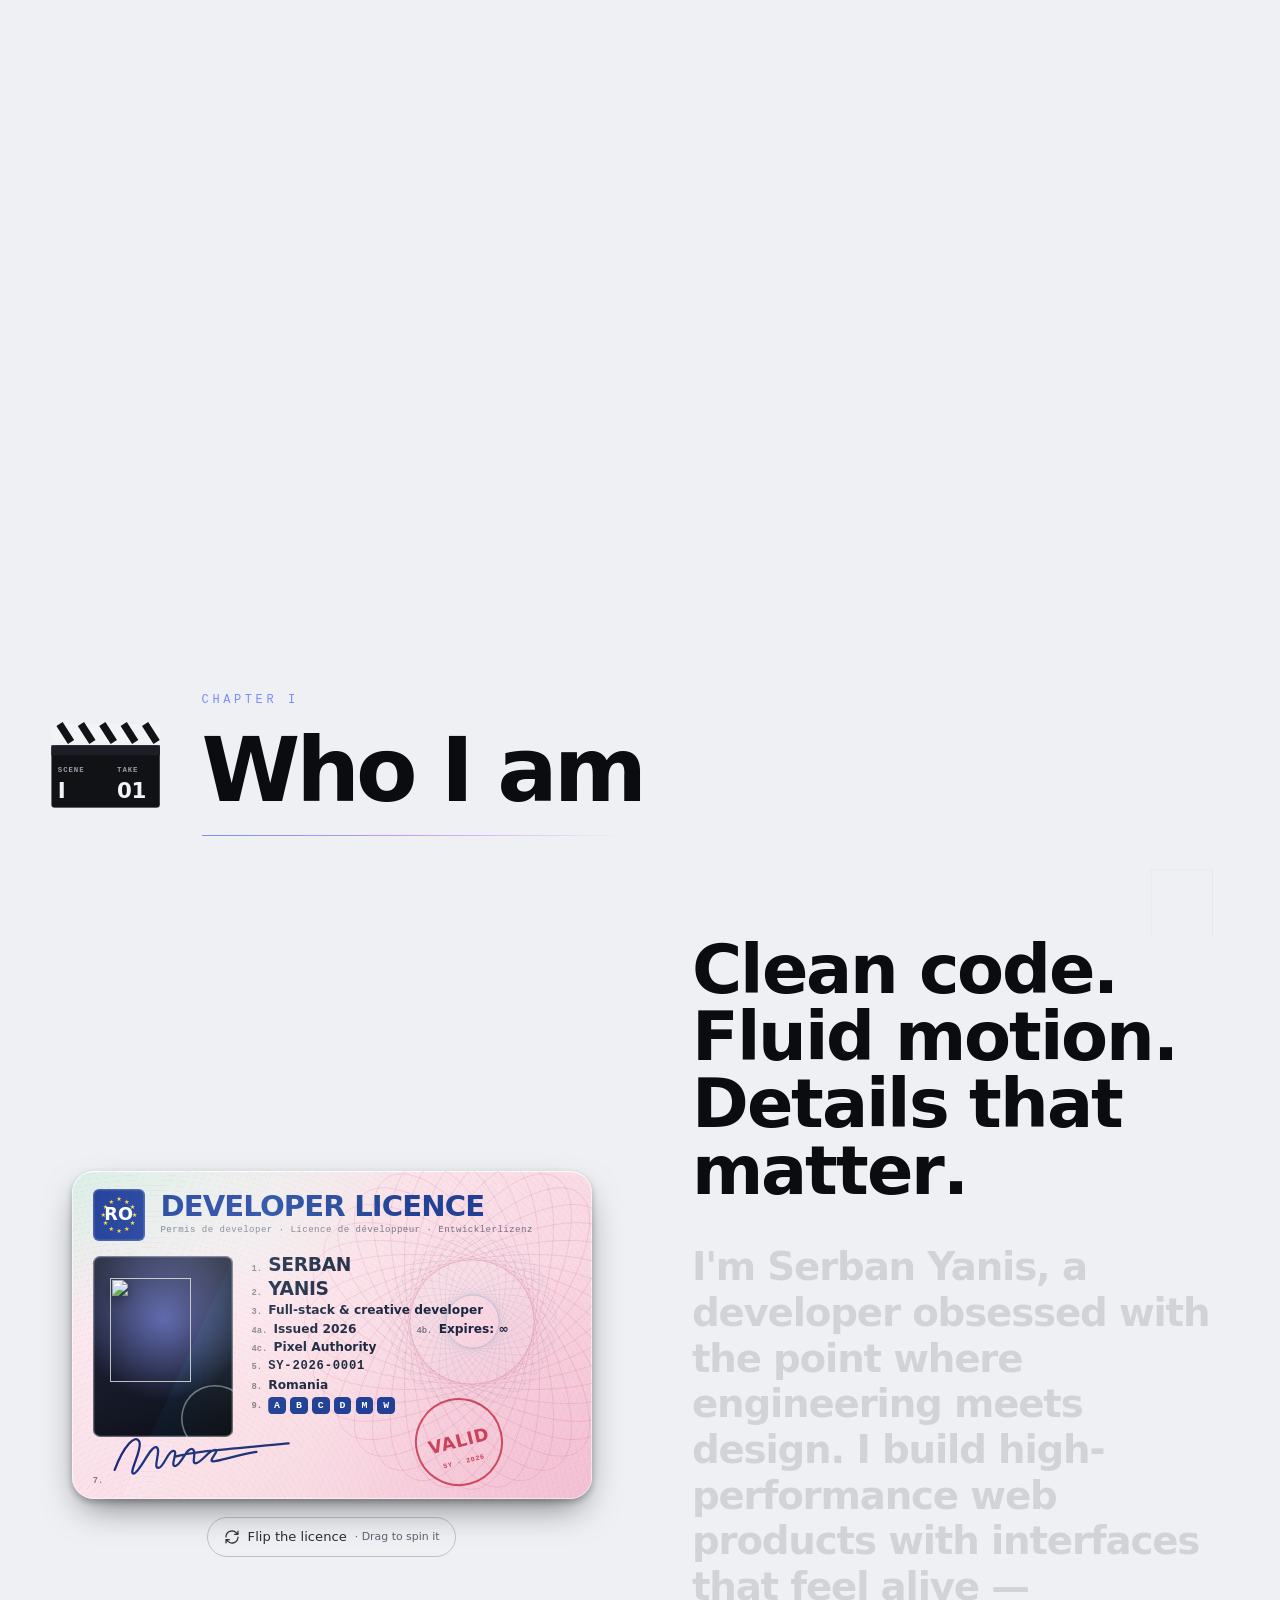
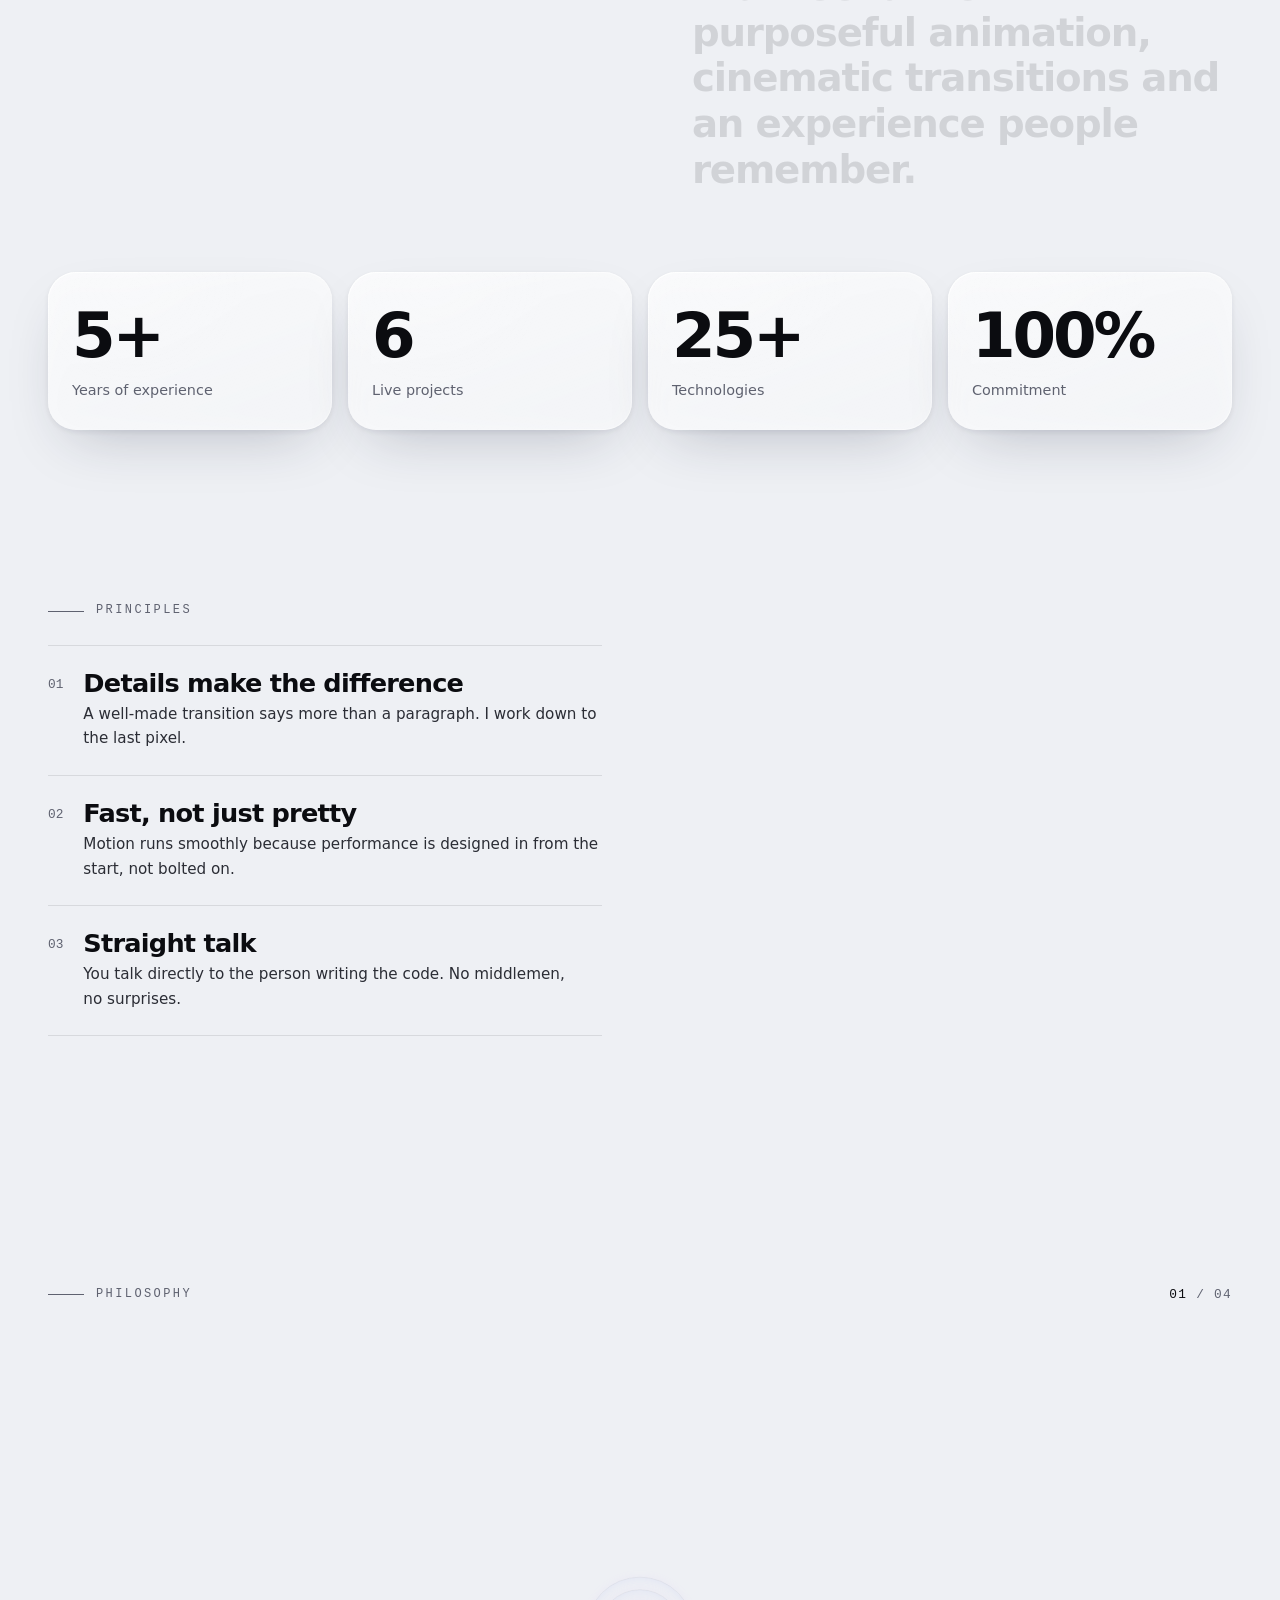
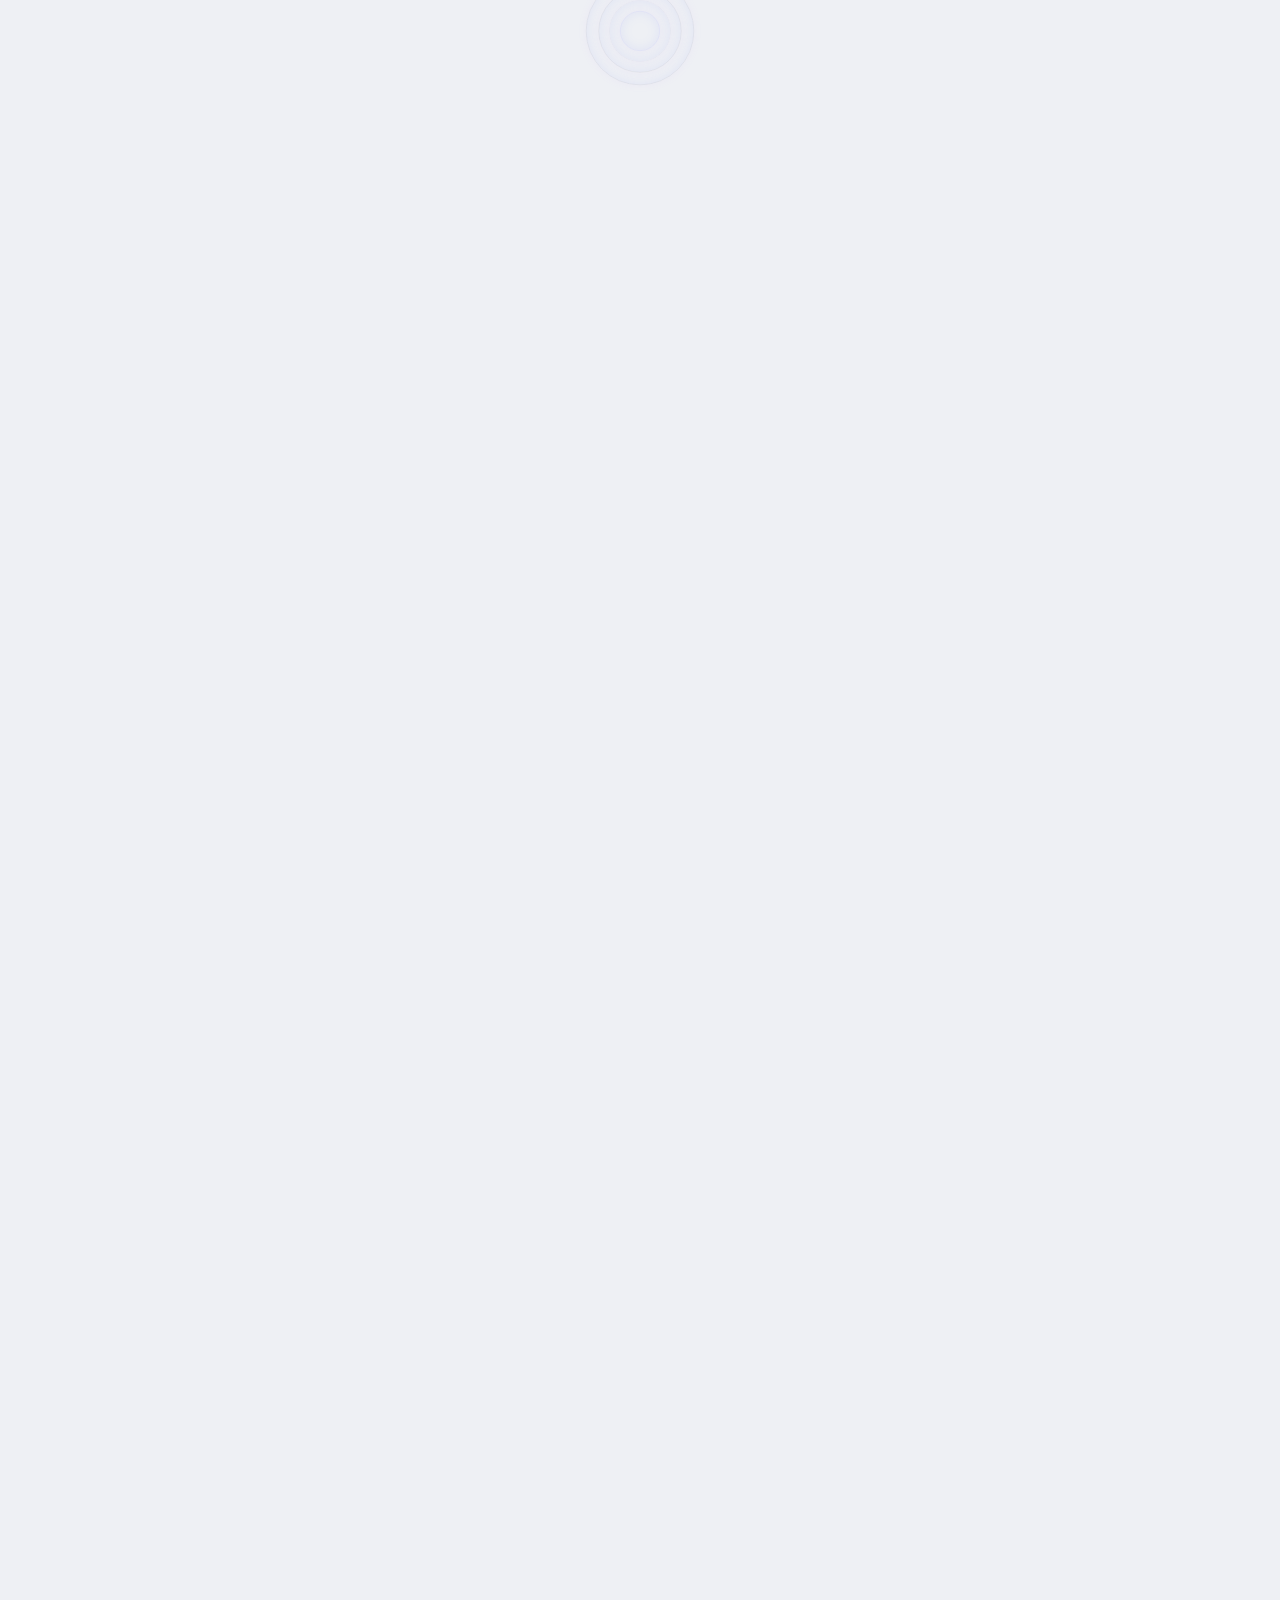
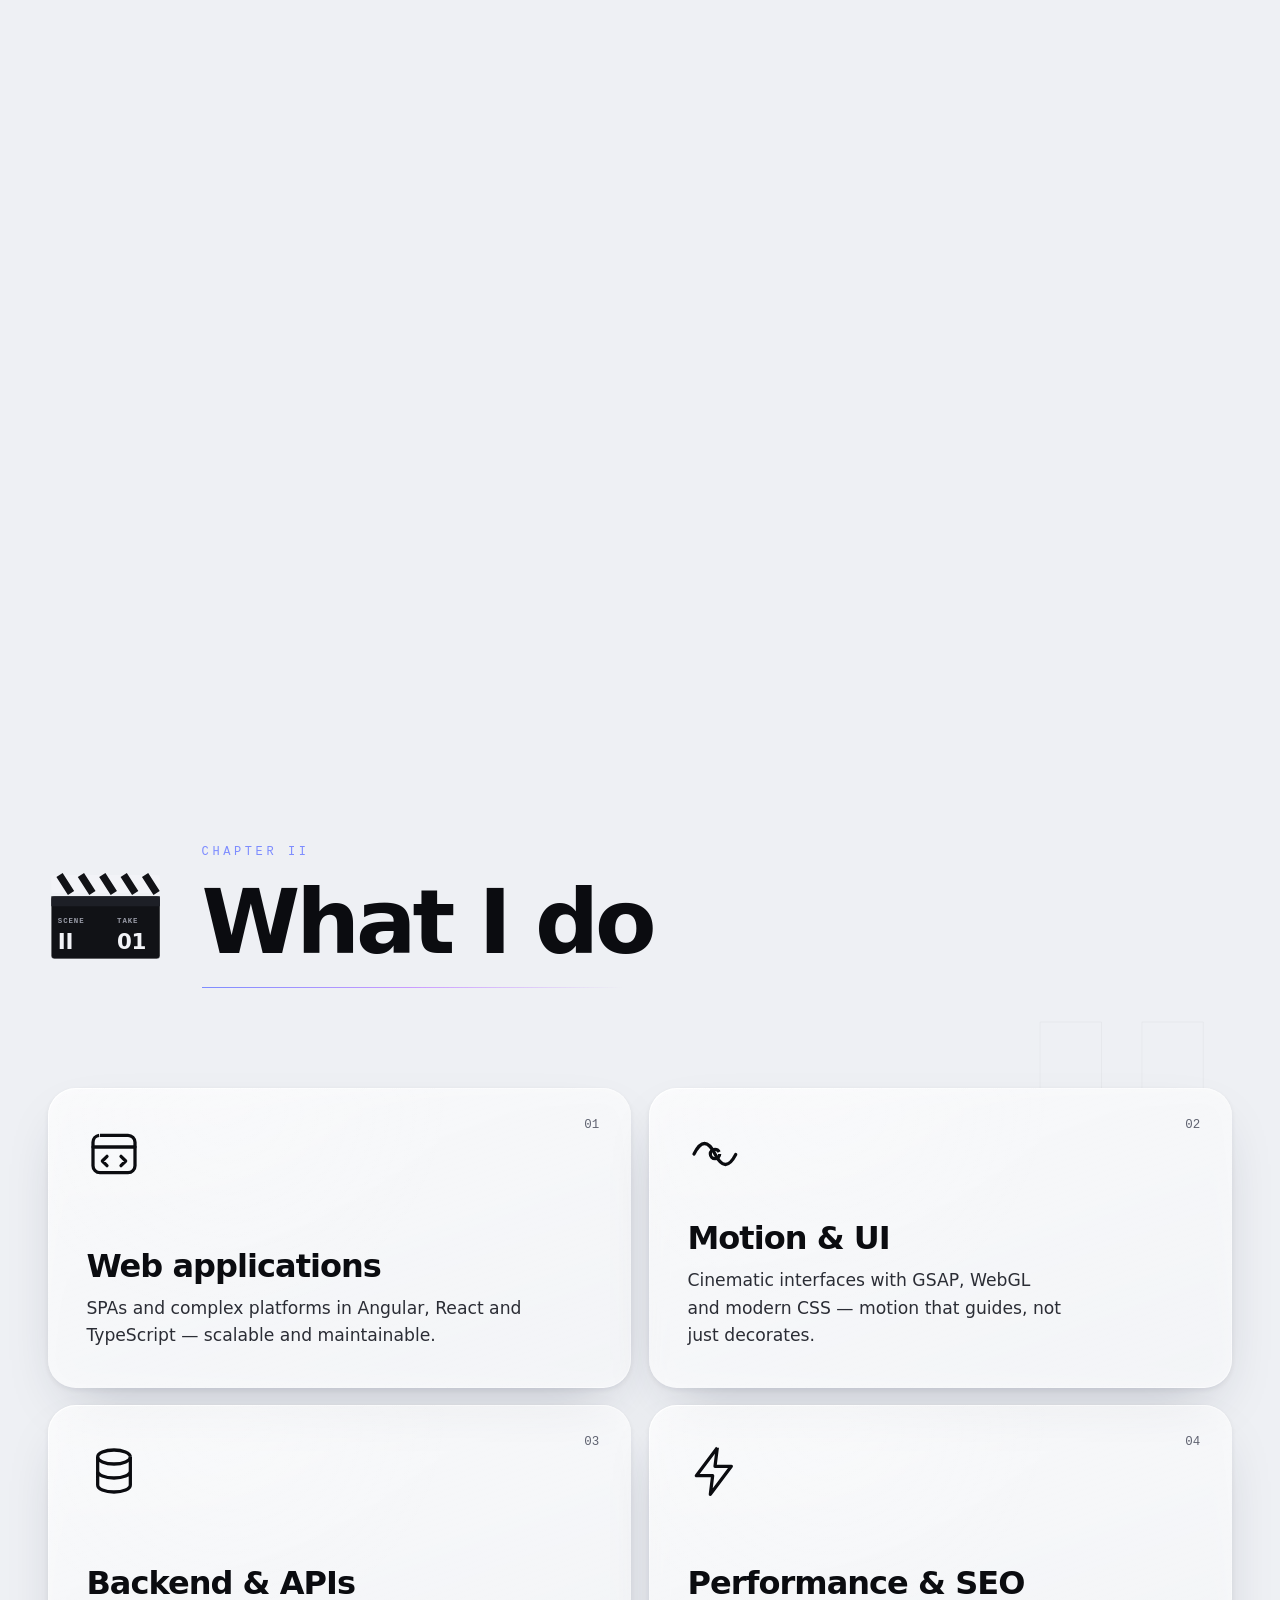
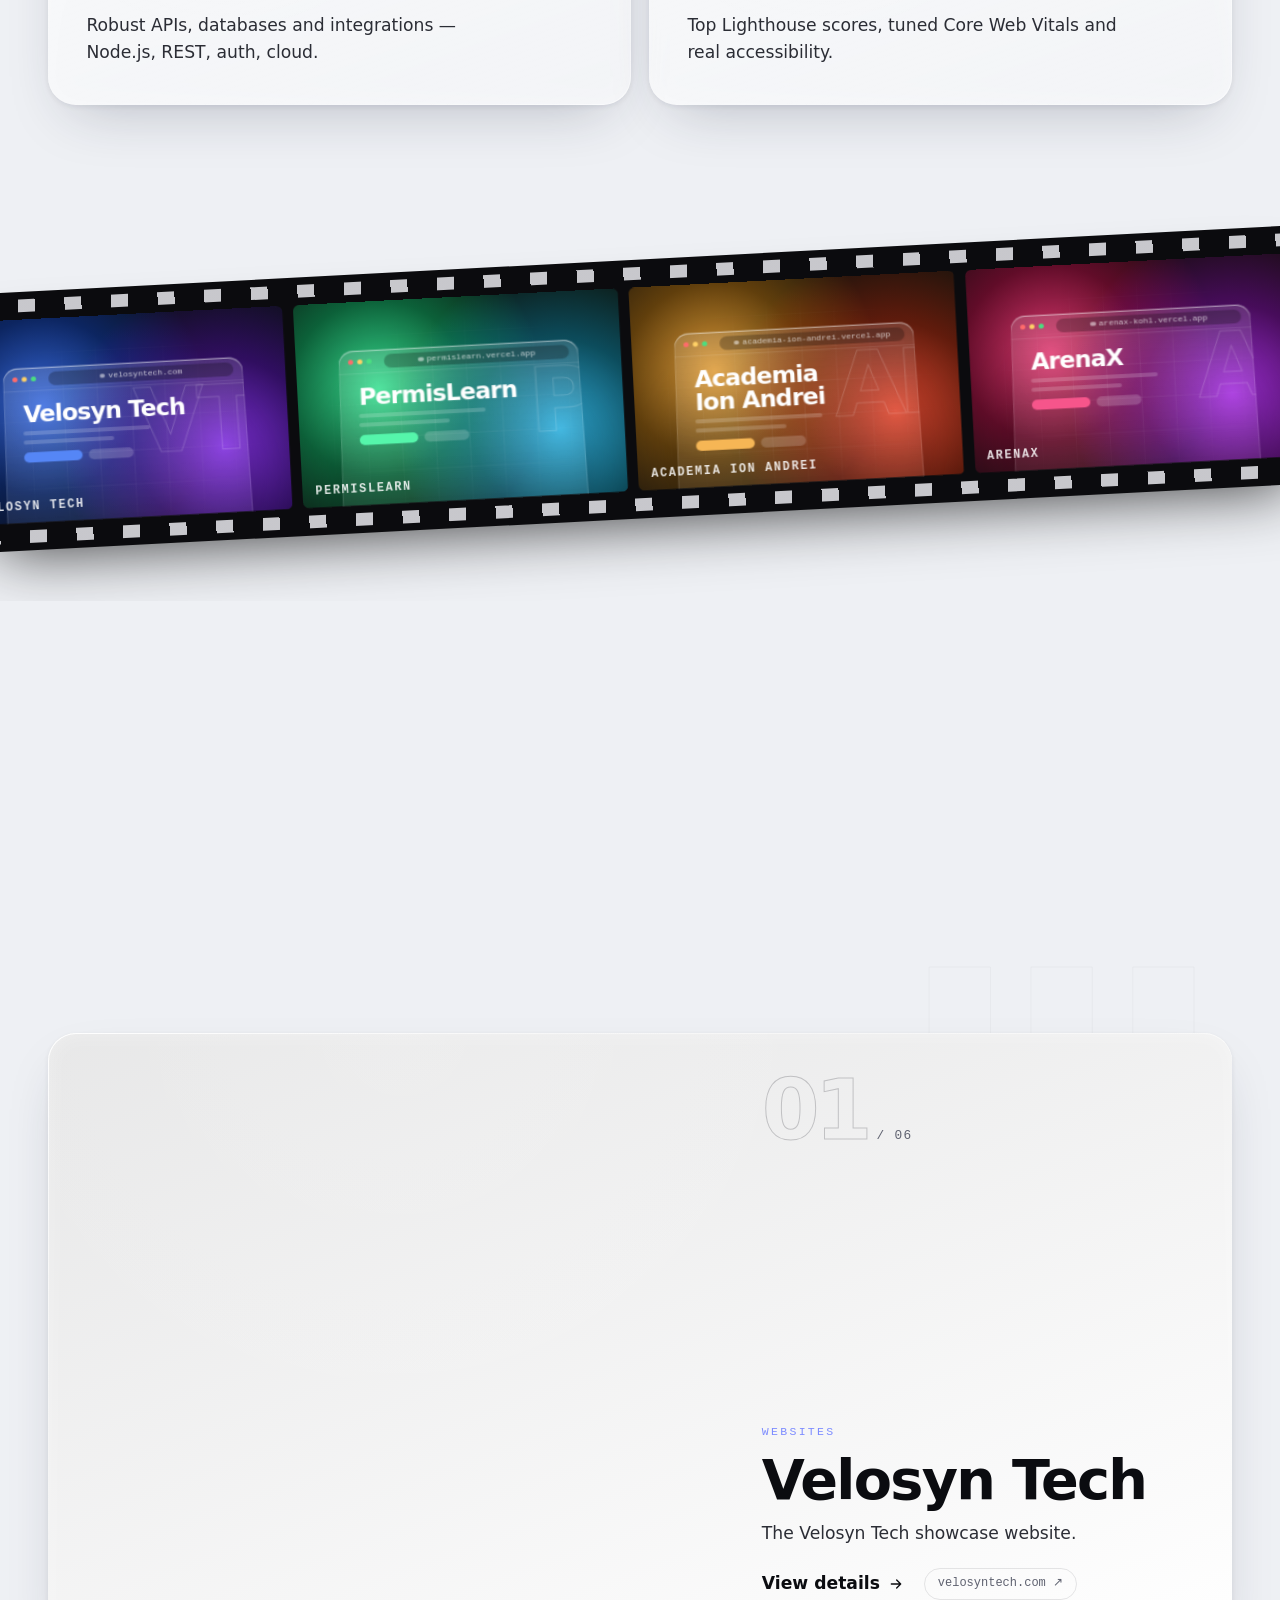
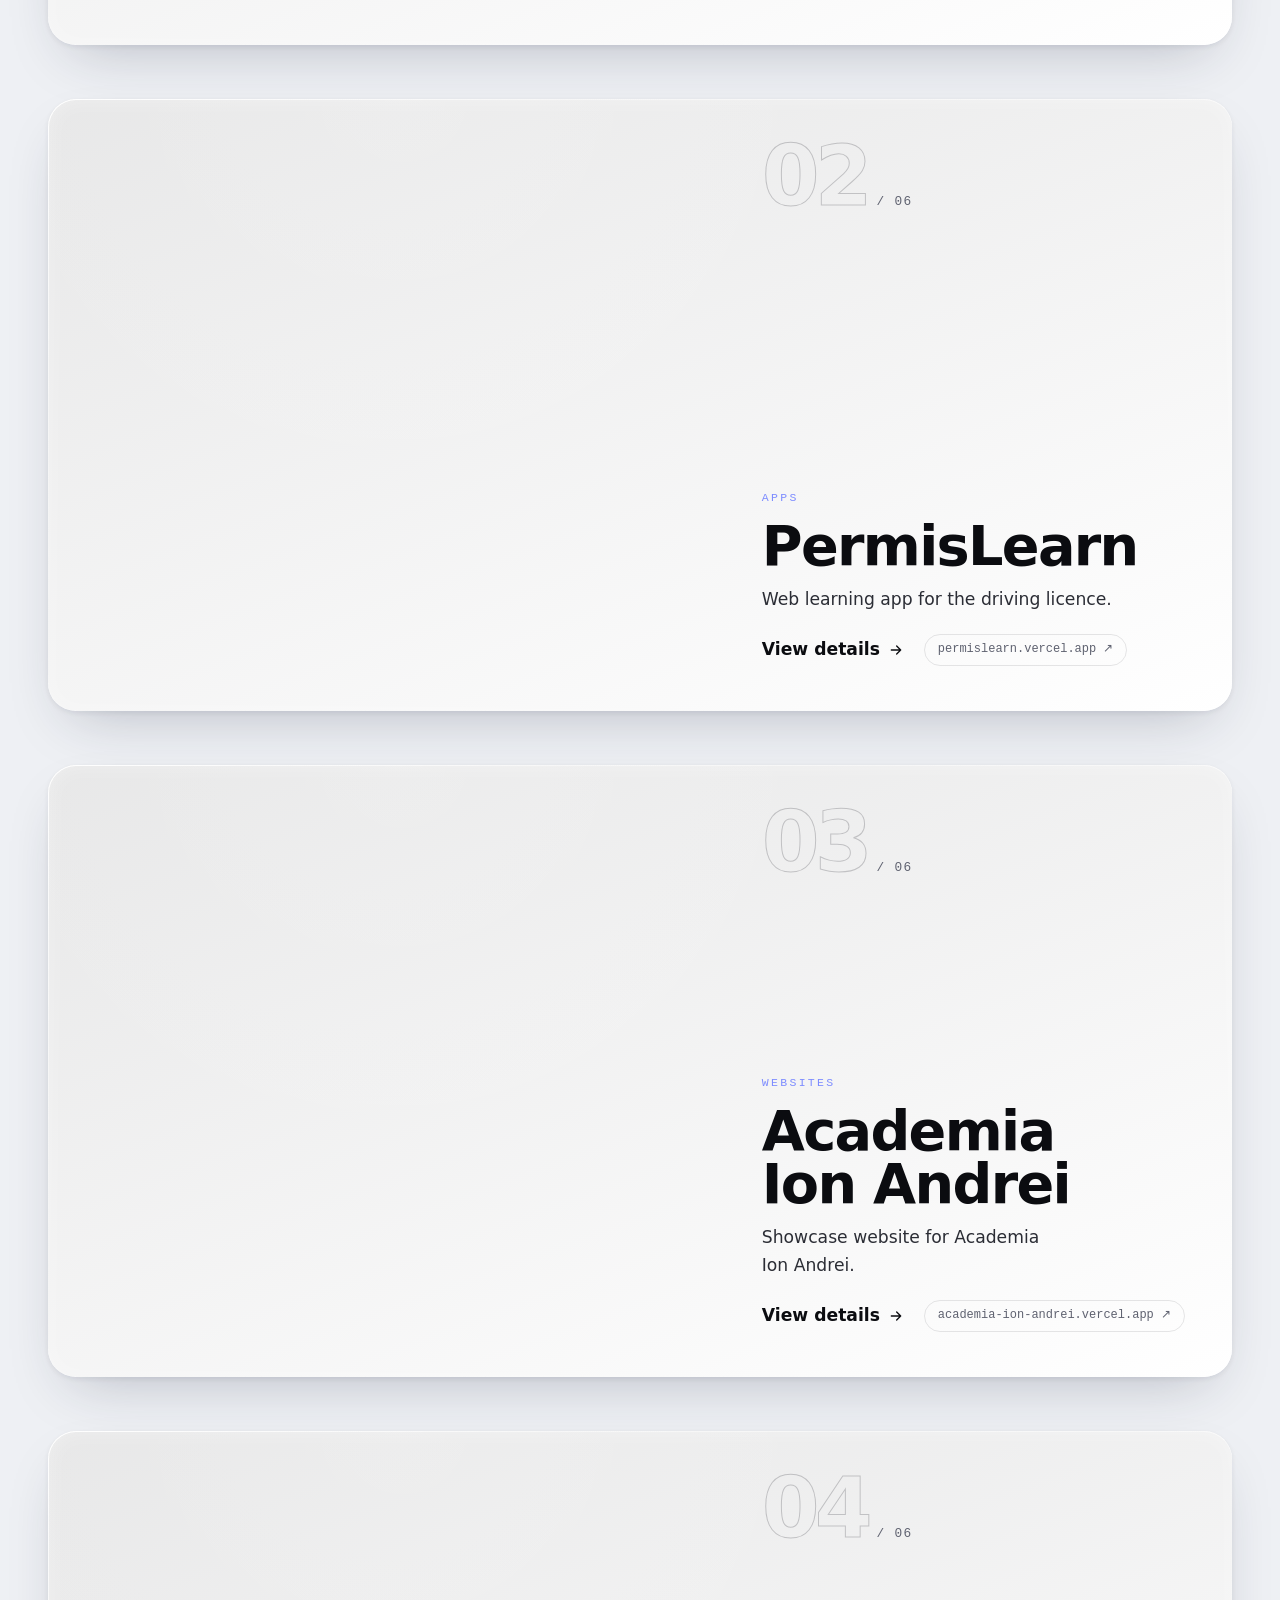
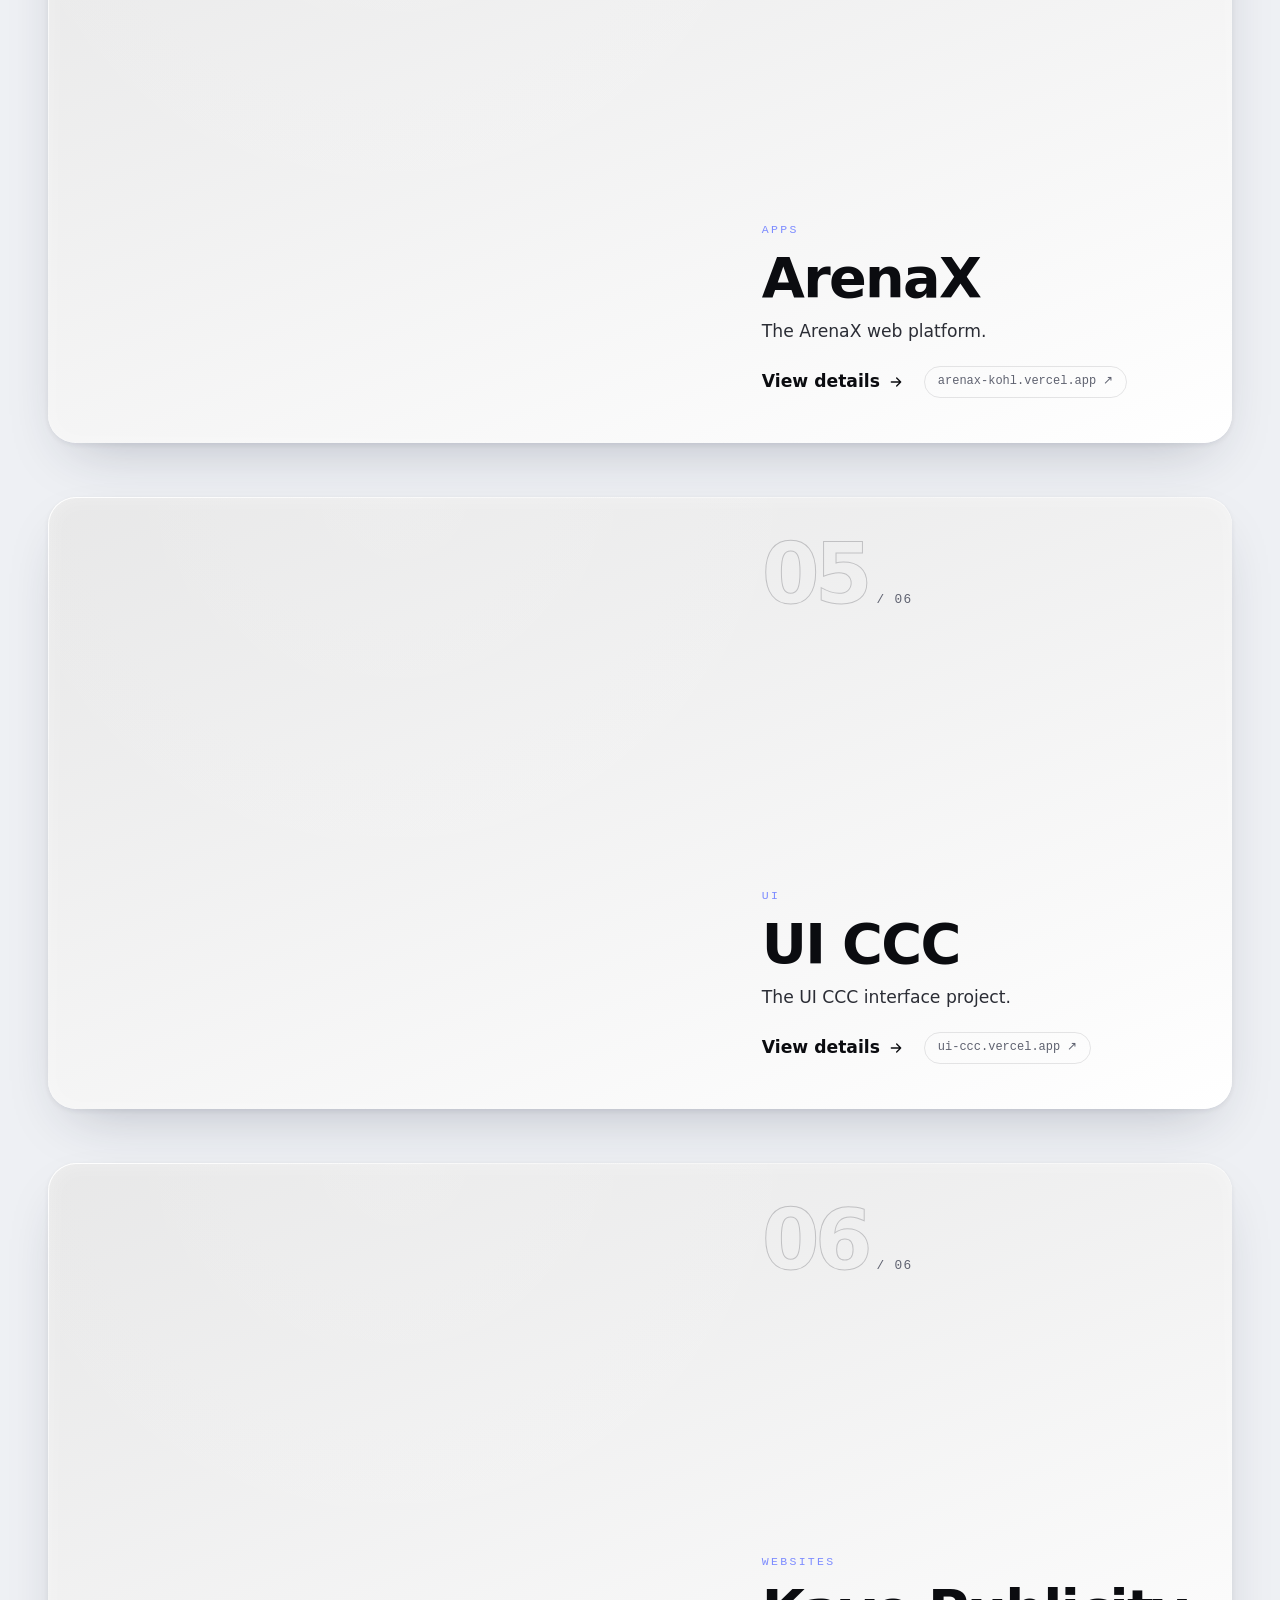
==== commit 743e209b: "Add files via upload" ====
--- a/index.html
+++ b/index.html
@@ -1,49 +1,35 @@
-<!doctype html>
-<html lang="en" data-beasties-container>
-<head>
-  <meta charset="utf-8">
-  
-  <!-- TITLE (ce apare mare pe Google) -->
-  <title>Serban Yanis - Web & App Developer | Interfețe moderne și aplicații premium</title>
-
-  <base href="/">
-  <meta name="viewport" content="width=device-width, initial-scale=1">
-
-  <!-- SEO DESCRIPTION (textul de sub titlu în Google) -->
-  <meta name="description" content="Serban Yanis - Web &amp; App Developer. Creez site-uri moderne, aplicații performante și interfețe premium care atrag instant privirea. Vezi portofoliul meu.">
-
-  <!-- KEYWORDS (nu mai contează mult, dar nu strică) -->
-  <meta name="keywords" content="Serban Yanis, web developer, app developer, frontend, angular, portfolio, site-uri moderne">
-
-  <!-- AUTHOR -->
-  <meta name="author" content="Serban Yanis">
-
-  <!-- FAVICON (iconul din Google) -->
-  <link rel="icon" type="image/x-icon" href="favicon.ico">
-  <link rel="icon" type="image/png" sizes="16x16" href="favicon-16x16.png">
-  <link rel="icon" type="image/png" sizes="32x32" href="favicon-32x32.png">
-  <link rel="apple-touch-icon" sizes="180x180" href="apple-touch-icon.png">
-  <link rel="icon" type="image/png" sizes="192x192" href="android-chrome-192x192.png">
-  <link rel="icon" type="image/png" sizes="512x512" href="android-chrome-512x512.png">
-
-  <!-- GOOGLE VERIFICATION -->
-  <meta name="google-site-verification" content="mRpiJ4M0vViyxYQjJcs4AfvmDMKeqnqCyAJDrvm3ZNg">
-
-  <!-- OPEN GRAPH (pentru preview când dai share) -->
-  <meta property="og:title" content="Serban Yanis - Web &amp; App Developer">
-  <meta property="og:description" content="Site-uri moderne, aplicații performante și interfețe premium care atrag instant privirea.">
-  <meta property="og:url" content="https://serbanyanis.ro">
-  <meta property="og:type" content="website">
-  <meta property="og:image" content="https://serbanyanis.ro/android-chrome-512x512.png">
-
-  <!-- TWITTER PREVIEW -->
-  <meta name="twitter:card" content="summary_large_image">
-  <meta name="twitter:title" content="Serban Yanis - Web &amp; App Developer">
-  <meta name="twitter:description" content="Construiesc interfețe moderne și aplicații premium.">
-  <meta name="twitter:image" content="https://serbanyanis.ro/android-chrome-512x512.png">
-
-<style>:root{--bg:#0b0f0c;--text:#f3f4f6;--muted:rgba(243, 244, 246, .65);--surface:rgba(17, 20, 18, .72);--surface-2:rgba(255, 255, 255, .04);--border:rgba(255, 255, 255, .08);--accent:#10b981;--accent-soft:rgba(16, 185, 129, .12);--shadow:0 20px 60px rgba(0, 0, 0, .55);--font:ui-sans-serif, system-ui, -apple-system, "Segoe UI", Roboto, Arial, sans-serif}*{box-sizing:border-box}body{margin:0;font-family:var(--font);background:var(--bg);color:var(--text);transition:background .35s ease,color .35s ease}body:before{content:"";position:fixed;inset:0;background:radial-gradient(circle at 20% 20%,rgba(16,185,129,.1),transparent 40%),radial-gradient(circle at 80% 30%,rgba(245,158,11,.06),transparent 45%);pointer-events:none;z-index:-1;opacity:.9}</style><link rel="stylesheet" href="styles-HOEF66KG.css" media="print" onload="this.media='all'"><noscript><link rel="stylesheet" href="styles-HOEF66KG.css"></noscript></head>
-<body>
-  <app-root></app-root>
-<script src="polyfills-5CFQRCPP.js" type="module"></script><script src="main-FPWDYNSE.js" type="module"></script></body>
-</html>
+<!doctype html>
+<html lang="ro" data-theme="dark" data-beasties-container>
+<head>
+  <meta charset="utf-8">
+  <title>Serban Yanis — Developer</title>
+  <base href="/">
+  <meta name="viewport" content="width=device-width, initial-scale=1, viewport-fit=cover">
+  <meta name="description" content="Serban Yanis — developer full-stack. Aplicații web rapide, interfețe cinematice și motion design.">
+  <meta name="theme-color" content="#050507">
+  <meta name="color-scheme" content="dark light">
+  <meta property="og:type" content="website">
+  <meta property="og:title" content="Serban Yanis — Developer">
+  <meta property="og:description" content="Cinematic web experiences, built with care.">
+  <meta property="og:image" content="brand/icon-512.png">
+  <meta name="twitter:card" content="summary">
+  <link rel="icon" type="image/x-icon" href="favicon.ico">
+  <link rel="icon" type="image/png" sizes="192x192" href="brand/icon-192.png">
+  <link rel="apple-touch-icon" href="brand/apple-touch-icon.png">
+  <link rel="manifest" href="manifest.webmanifest">
+  <link rel="preload" as="image" href="brand/logo.png">
+  <script>
+    // Apply a saved theme before first paint to avoid a flash (only present if the visitor consented).
+    try {
+      var t = localStorage.getItem('sy_pref_theme') ||
+        (matchMedia('(prefers-color-scheme: light)').matches ? 'light' : 'dark');
+      document.documentElement.dataset.theme = t;
+    } catch (e) {}
+  </script>
+  <style>html{background:#050507}html[data-theme=light]{background:#eef0f4}</style>
+<style>@font-face{font-family:Syne Variable;font-style:normal;font-display:swap;font-weight:400 800;src:url("./media/syne-greek-wght-normal-F4NZMP3N.woff2") format("woff2-variations");unicode-range:U+0370-0377,U+037A-037F,U+0384-038A,U+038C,U+038E-03A1,U+03A3-03FF}@font-face{font-family:Syne Variable;font-style:normal;font-display:swap;font-weight:400 800;src:url("./media/syne-latin-ext-wght-normal-ZM6DHO3J.woff2") format("woff2-variations");unicode-range:U+0100-02BA,U+02BD-02C5,U+02C7-02CC,U+02CE-02D7,U+02DD-02FF,U+0304,U+0308,U+0329,U+1D00-1DBF,U+1E00-1E9F,U+1EF2-1EFF,U+2020,U+20A0-20AB,U+20AD-20C0,U+2113,U+2C60-2C7F,U+A720-A7FF}@font-face{font-family:Syne Variable;font-style:normal;font-display:swap;font-weight:400 800;src:url("./media/syne-latin-wght-normal-XYPXHJ4T.woff2") format("woff2-variations");unicode-range:U+0000-00FF,U+0131,U+0152-0153,U+02BB-02BC,U+02C6,U+02DA,U+02DC,U+0304,U+0308,U+0329,U+2000-206F,U+20AC,U+2122,U+2191,U+2193,U+2212,U+2215,U+FEFF,U+FFFD}@font-face{font-family:Inter Variable;font-style:normal;font-display:swap;font-weight:100 900;src:url("./media/inter-cyrillic-ext-wght-normal-IYF56FF6.woff2") format("woff2-variations");unicode-range:U+0460-052F,U+1C80-1C8A,U+20B4,U+2DE0-2DFF,U+A640-A69F,U+FE2E-FE2F}@font-face{font-family:Inter Variable;font-style:normal;font-display:swap;font-weight:100 900;src:url("./media/inter-cyrillic-wght-normal-JEOLYBOO.woff2") format("woff2-variations");unicode-range:U+0301,U+0400-045F,U+0490-0491,U+04B0-04B1,U+2116}@font-face{font-family:Inter Variable;font-style:normal;font-display:swap;font-weight:100 900;src:url("./media/inter-greek-ext-wght-normal-EOVOK2B5.woff2") format("woff2-variations");unicode-range:U+1F00-1FFF}@font-face{font-family:Inter Variable;font-style:normal;font-display:swap;font-weight:100 900;src:url("./media/inter-greek-wght-normal-IRE366VL.woff2") format("woff2-variations");unicode-range:U+0370-0377,U+037A-037F,U+0384-038A,U+038C,U+038E-03A1,U+03A3-03FF}@font-face{font-family:Inter Variable;font-style:normal;font-display:swap;font-weight:100 900;src:url("./media/inter-vietnamese-wght-normal-CE5GGD3W.woff2") format("woff2-variations");unicode-range:U+0102-0103,U+0110-0111,U+0128-0129,U+0168-0169,U+01A0-01A1,U+01AF-01B0,U+0300-0301,U+0303-0304,U+0308-0309,U+0323,U+0329,U+1EA0-1EF9,U+20AB}@font-face{font-family:Inter Variable;font-style:normal;font-display:swap;font-weight:100 900;src:url("./media/inter-latin-ext-wght-normal-HA22NDSG.woff2") format("woff2-variations");unicode-range:U+0100-02BA,U+02BD-02C5,U+02C7-02CC,U+02CE-02D7,U+02DD-02FF,U+0304,U+0308,U+0329,U+1D00-1DBF,U+1E00-1E9F,U+1EF2-1EFF,U+2020,U+20A0-20AB,U+20AD-20C0,U+2113,U+2C60-2C7F,U+A720-A7FF}@font-face{font-family:Inter Variable;font-style:normal;font-display:swap;font-weight:100 900;src:url("./media/inter-latin-wght-normal-NRMW37G5.woff2") format("woff2-variations");unicode-range:U+0000-00FF,U+0131,U+0152-0153,U+02BB-02BC,U+02C6,U+02DA,U+02DC,U+0304,U+0308,U+0329,U+2000-206F,U+20AC,U+2122,U+2191,U+2193,U+2212,U+2215,U+FEFF,U+FFFD}@font-face{font-family:JetBrains Mono Variable;font-style:normal;font-display:swap;font-weight:100 800;src:url("./media/jetbrains-mono-cyrillic-ext-wght-normal-BUWC6ZS3.woff2") format("woff2-variations");unicode-range:U+0460-052F,U+1C80-1C8A,U+20B4,U+2DE0-2DFF,U+A640-A69F,U+FE2E-FE2F}@font-face{font-family:JetBrains Mono Variable;font-style:normal;font-display:swap;font-weight:100 800;src:url("./media/jetbrains-mono-cyrillic-wght-normal-ENSFVLK4.woff2") format("woff2-variations");unicode-range:U+0301,U+0400-045F,U+0490-0491,U+04B0-04B1,U+2116}@font-face{font-family:JetBrains Mono Variable;font-style:normal;font-display:swap;font-weight:100 800;src:url("./media/jetbrains-mono-greek-wght-normal-Y3BRZMJV.woff2") format("woff2-variations");unicode-range:U+0370-0377,U+037A-037F,U+0384-038A,U+038C,U+038E-03A1,U+03A3-03FF}@font-face{font-family:JetBrains Mono Variable;font-style:normal;font-display:swap;font-weight:100 800;src:url("./media/jetbrains-mono-vietnamese-wght-normal-SP6EBKAH.woff2") format("woff2-variations");unicode-range:U+0102-0103,U+0110-0111,U+0128-0129,U+0168-0169,U+01A0-01A1,U+01AF-01B0,U+0300-0301,U+0303-0304,U+0308-0309,U+0323,U+0329,U+1EA0-1EF9,U+20AB}@font-face{font-family:JetBrains Mono Variable;font-style:normal;font-display:swap;font-weight:100 800;src:url("./media/jetbrains-mono-latin-ext-wght-normal-TSLVDSQR.woff2") format("woff2-variations");unicode-range:U+0100-02BA,U+02BD-02C5,U+02C7-02CC,U+02CE-02D7,U+02DD-02FF,U+0304,U+0308,U+0329,U+1D00-1DBF,U+1E00-1E9F,U+1EF2-1EFF,U+2020,U+20A0-20AB,U+20AD-20C0,U+2113,U+2C60-2C7F,U+A720-A7FF}@font-face{font-family:JetBrains Mono Variable;font-style:normal;font-display:swap;font-weight:100 800;src:url("./media/jetbrains-mono-latin-wght-normal-VBS632QH.woff2") format("woff2-variations");unicode-range:U+0000-00FF,U+0131,U+0152-0153,U+02BB-02BC,U+02C6,U+02DA,U+02DC,U+0304,U+0308,U+0329,U+2000-206F,U+20AC,U+2122,U+2191,U+2193,U+2212,U+2215,U+FEFF,U+FFFD}:root{--font-display:"Syne Variable", "Syne", system-ui, sans-serif;--font-body:"Inter Variable", "Inter", system-ui, -apple-system, "Segoe UI", sans-serif;--font-mono:"JetBrains Mono Variable", "JetBrains Mono", ui-monospace, monospace;--ease-out:cubic-bezier(.16, 1, .3, 1);--ease-in-out:cubic-bezier(.76, 0, .24, 1);--gutter:clamp(1rem, 4vw, 3rem);--max:1360px;--radius:28px;--header-h:88px;--accent-a:#7d8cff;--accent-b:#c99bff;--accent:linear-gradient(120deg, var(--accent-a), var(--accent-b));--ok:#4ade80;--danger:#ff6b81;color-scheme:dark;--bg:#050507;--bg-elev:#0c0d12;--fg:#f2f3f7;--fg-soft:#c9cbd4;--muted:#8c8f9c;--line:rgba(255, 255, 255, .09);--line-strong:rgba(255, 255, 255, .18);--glass-bg:rgba(255, 255, 255, .035);--glass-bg-hover:rgba(255, 255, 255, .07);--glass-rim:rgba(255, 255, 255, .55);--glass-rim-soft:rgba(255, 255, 255, .22);--glass-inner:rgba(255, 255, 255, .06);--glass-shadow:0 24px 60px -20px rgba(0, 0, 0, .65), 0 2px 6px rgba(0, 0, 0, .25);--glass-tint:1.08;--panel-hi:rgba(255, 255, 255, .075);--panel-lo:rgba(255, 255, 255, .02);--logo-filter:drop-shadow(0 6px 24px rgba(0, 0, 0, .5));--grain-opacity:.07;--selection:rgba(125, 140, 255, .35)}*,*:before,*:after{box-sizing:border-box}html{-webkit-text-size-adjust:100%;text-rendering:optimizeLegibility;-webkit-font-smoothing:antialiased;-moz-osx-font-smoothing:grayscale;scroll-padding-top:var(--header-h)}body{margin:0;min-height:100vh;background:var(--bg);color:var(--fg);font-family:var(--font-body);font-size:clamp(1rem,.95rem + .2vw,1.075rem);line-height:1.6;overflow-x:clip}@media(prefers-reduced-motion:reduce){*,*:before,*:after{animation-duration:.01ms!important;animation-iteration-count:1!important;transition-duration:.01ms!important}}</style><link rel="stylesheet" href="styles-IJZAC4EJ.css" media="print" onload="this.media='all'"><noscript><link rel="stylesheet" href="styles-IJZAC4EJ.css"></noscript></head>
+<body>
+  <app-root></app-root>
+  <noscript>Serban Yanis — developer. Activează JavaScript pentru a vedea site-ul. / Please enable JavaScript.</noscript>
+<link rel="modulepreload" href="chunk-7RPT3BY5.js"><link rel="modulepreload" href="chunk-ZVOMI2VE.js"><link rel="modulepreload" href="chunk-BHEP3VPX.js"><link rel="modulepreload" href="chunk-MZ46X5JT.js"><link rel="modulepreload" href="chunk-IMWYF3TO.js"><script src="main-6F6IG2LH.js" type="module"></script></body>
+</html>
--- a/styles-IJZAC4EJ.css
+++ b/styles-IJZAC4EJ.css
@@ -0,0 +1 @@
+@charset "UTF-8";@font-face{font-family:Syne Variable;font-style:normal;font-display:swap;font-weight:400 800;src:url("./media/syne-greek-wght-normal-F4NZMP3N.woff2") format("woff2-variations");unicode-range:U+0370-0377,U+037A-037F,U+0384-038A,U+038C,U+038E-03A1,U+03A3-03FF}@font-face{font-family:Syne Variable;font-style:normal;font-display:swap;font-weight:400 800;src:url("./media/syne-latin-ext-wght-normal-ZM6DHO3J.woff2") format("woff2-variations");unicode-range:U+0100-02BA,U+02BD-02C5,U+02C7-02CC,U+02CE-02D7,U+02DD-02FF,U+0304,U+0308,U+0329,U+1D00-1DBF,U+1E00-1E9F,U+1EF2-1EFF,U+2020,U+20A0-20AB,U+20AD-20C0,U+2113,U+2C60-2C7F,U+A720-A7FF}@font-face{font-family:Syne Variable;font-style:normal;font-display:swap;font-weight:400 800;src:url("./media/syne-latin-wght-normal-XYPXHJ4T.woff2") format("woff2-variations");unicode-range:U+0000-00FF,U+0131,U+0152-0153,U+02BB-02BC,U+02C6,U+02DA,U+02DC,U+0304,U+0308,U+0329,U+2000-206F,U+20AC,U+2122,U+2191,U+2193,U+2212,U+2215,U+FEFF,U+FFFD}@font-face{font-family:Inter Variable;font-style:normal;font-display:swap;font-weight:100 900;src:url("./media/inter-cyrillic-ext-wght-normal-IYF56FF6.woff2") format("woff2-variations");unicode-range:U+0460-052F,U+1C80-1C8A,U+20B4,U+2DE0-2DFF,U+A640-A69F,U+FE2E-FE2F}@font-face{font-family:Inter Variable;font-style:normal;font-display:swap;font-weight:100 900;src:url("./media/inter-cyrillic-wght-normal-JEOLYBOO.woff2") format("woff2-variations");unicode-range:U+0301,U+0400-045F,U+0490-0491,U+04B0-04B1,U+2116}@font-face{font-family:Inter Variable;font-style:normal;font-display:swap;font-weight:100 900;src:url("./media/inter-greek-ext-wght-normal-EOVOK2B5.woff2") format("woff2-variations");unicode-range:U+1F00-1FFF}@font-face{font-family:Inter Variable;font-style:normal;font-display:swap;font-weight:100 900;src:url("./media/inter-greek-wght-normal-IRE366VL.woff2") format("woff2-variations");unicode-range:U+0370-0377,U+037A-037F,U+0384-038A,U+038C,U+038E-03A1,U+03A3-03FF}@font-face{font-family:Inter Variable;font-style:normal;font-display:swap;font-weight:100 900;src:url("./media/inter-vietnamese-wght-normal-CE5GGD3W.woff2") format("woff2-variations");unicode-range:U+0102-0103,U+0110-0111,U+0128-0129,U+0168-0169,U+01A0-01A1,U+01AF-01B0,U+0300-0301,U+0303-0304,U+0308-0309,U+0323,U+0329,U+1EA0-1EF9,U+20AB}@font-face{font-family:Inter Variable;font-style:normal;font-display:swap;font-weight:100 900;src:url("./media/inter-latin-ext-wght-normal-HA22NDSG.woff2") format("woff2-variations");unicode-range:U+0100-02BA,U+02BD-02C5,U+02C7-02CC,U+02CE-02D7,U+02DD-02FF,U+0304,U+0308,U+0329,U+1D00-1DBF,U+1E00-1E9F,U+1EF2-1EFF,U+2020,U+20A0-20AB,U+20AD-20C0,U+2113,U+2C60-2C7F,U+A720-A7FF}@font-face{font-family:Inter Variable;font-style:normal;font-display:swap;font-weight:100 900;src:url("./media/inter-latin-wght-normal-NRMW37G5.woff2") format("woff2-variations");unicode-range:U+0000-00FF,U+0131,U+0152-0153,U+02BB-02BC,U+02C6,U+02DA,U+02DC,U+0304,U+0308,U+0329,U+2000-206F,U+20AC,U+2122,U+2191,U+2193,U+2212,U+2215,U+FEFF,U+FFFD}@font-face{font-family:JetBrains Mono Variable;font-style:normal;font-display:swap;font-weight:100 800;src:url("./media/jetbrains-mono-cyrillic-ext-wght-normal-BUWC6ZS3.woff2") format("woff2-variations");unicode-range:U+0460-052F,U+1C80-1C8A,U+20B4,U+2DE0-2DFF,U+A640-A69F,U+FE2E-FE2F}@font-face{font-family:JetBrains Mono Variable;font-style:normal;font-display:swap;font-weight:100 800;src:url("./media/jetbrains-mono-cyrillic-wght-normal-ENSFVLK4.woff2") format("woff2-variations");unicode-range:U+0301,U+0400-045F,U+0490-0491,U+04B0-04B1,U+2116}@font-face{font-family:JetBrains Mono Variable;font-style:normal;font-display:swap;font-weight:100 800;src:url("./media/jetbrains-mono-greek-wght-normal-Y3BRZMJV.woff2") format("woff2-variations");unicode-range:U+0370-0377,U+037A-037F,U+0384-038A,U+038C,U+038E-03A1,U+03A3-03FF}@font-face{font-family:JetBrains Mono Variable;font-style:normal;font-display:swap;font-weight:100 800;src:url("./media/jetbrains-mono-vietnamese-wght-normal-SP6EBKAH.woff2") format("woff2-variations");unicode-range:U+0102-0103,U+0110-0111,U+0128-0129,U+0168-0169,U+01A0-01A1,U+01AF-01B0,U+0300-0301,U+0303-0304,U+0308-0309,U+0323,U+0329,U+1EA0-1EF9,U+20AB}@font-face{font-family:JetBrains Mono Variable;font-style:normal;font-display:swap;font-weight:100 800;src:url("./media/jetbrains-mono-latin-ext-wght-normal-TSLVDSQR.woff2") format("woff2-variations");unicode-range:U+0100-02BA,U+02BD-02C5,U+02C7-02CC,U+02CE-02D7,U+02DD-02FF,U+0304,U+0308,U+0329,U+1D00-1DBF,U+1E00-1E9F,U+1EF2-1EFF,U+2020,U+20A0-20AB,U+20AD-20C0,U+2113,U+2C60-2C7F,U+A720-A7FF}@font-face{font-family:JetBrains Mono Variable;font-style:normal;font-display:swap;font-weight:100 800;src:url("./media/jetbrains-mono-latin-wght-normal-VBS632QH.woff2") format("woff2-variations");unicode-range:U+0000-00FF,U+0131,U+0152-0153,U+02BB-02BC,U+02C6,U+02DA,U+02DC,U+0304,U+0308,U+0329,U+2000-206F,U+20AC,U+2122,U+2191,U+2193,U+2212,U+2215,U+FEFF,U+FFFD}:root{--font-display: "Syne Variable", "Syne", system-ui, sans-serif;--font-body: "Inter Variable", "Inter", system-ui, -apple-system, "Segoe UI", sans-serif;--font-mono: "JetBrains Mono Variable", "JetBrains Mono", ui-monospace, monospace;--ease-out: cubic-bezier(.16, 1, .3, 1);--ease-in-out: cubic-bezier(.76, 0, .24, 1);--gutter: clamp(1rem, 4vw, 3rem);--max: 1360px;--radius: 28px;--header-h: 88px;--accent-a: #7d8cff;--accent-b: #c99bff;--accent: linear-gradient(120deg, var(--accent-a), var(--accent-b));--ok: #4ade80;--danger: #ff6b81;color-scheme:dark;--bg: #050507;--bg-elev: #0c0d12;--fg: #f2f3f7;--fg-soft: #c9cbd4;--muted: #8c8f9c;--line: rgba(255, 255, 255, .09);--line-strong: rgba(255, 255, 255, .18);--glass-bg: rgba(255, 255, 255, .035);--glass-bg-hover: rgba(255, 255, 255, .07);--glass-rim: rgba(255, 255, 255, .55);--glass-rim-soft: rgba(255, 255, 255, .22);--glass-inner: rgba(255, 255, 255, .06);--glass-shadow: 0 24px 60px -20px rgba(0, 0, 0, .65), 0 2px 6px rgba(0, 0, 0, .25);--glass-tint: 1.08;--panel-hi: rgba(255, 255, 255, .075);--panel-lo: rgba(255, 255, 255, .02);--logo-filter: drop-shadow(0 6px 24px rgba(0, 0, 0, .5));--grain-opacity: .07;--selection: rgba(125, 140, 255, .35)}:root[data-theme=light]{color-scheme:light;--bg: #eef0f4;--bg-elev: #ffffff;--fg: #0b0c10;--fg-soft: #2b2d35;--muted: #5f6270;--line: rgba(10, 12, 20, .1);--line-strong: rgba(10, 12, 20, .2);--glass-bg: rgba(255, 255, 255, .22);--glass-bg-hover: rgba(255, 255, 255, .4);--glass-rim: rgba(255, 255, 255, .95);--glass-rim-soft: rgba(255, 255, 255, .5);--glass-inner: rgba(255, 255, 255, .35);--glass-shadow: 0 24px 60px -24px rgba(30, 35, 60, .28), 0 2px 6px rgba(30, 35, 60, .08);--glass-tint: 1.02;--panel-hi: rgba(255, 255, 255, .62);--panel-lo: rgba(255, 255, 255, .3);--logo-filter: invert(1) brightness(.55) contrast(1.4) drop-shadow(0 8px 20px rgba(30, 35, 60, .25));--grain-opacity: .045;--selection: rgba(125, 140, 255, .25)}*,*:before,*:after{box-sizing:border-box}html{-webkit-text-size-adjust:100%;text-rendering:optimizeLegibility;-webkit-font-smoothing:antialiased;-moz-osx-font-smoothing:grayscale;scroll-padding-top:var(--header-h)}html.lenis,html.lenis body{height:auto}.lenis.lenis-smooth{scroll-behavior:auto!important}.lenis.lenis-stopped,html.scroll-locked{overflow:hidden}body{margin:0;min-height:100vh;background:var(--bg);color:var(--fg);font-family:var(--font-body);font-size:clamp(1rem,.95rem + .2vw,1.075rem);line-height:1.6;overflow-x:clip}::selection{background:var(--selection)}img,svg,canvas{display:block;max-width:100%}a{color:inherit;text-decoration:none}button,input,textarea,select{font:inherit;color:inherit}button{-webkit-appearance:none;appearance:none;background:none;border:0;padding:0;cursor:pointer}h1,h2,h3,h4{font-family:var(--font-display);font-weight:700;line-height:1.02;letter-spacing:-.03em;margin:0;text-wrap:balance}p{margin:0;text-wrap:pretty}:focus-visible{outline:2px solid var(--accent-a);outline-offset:3px;border-radius:8px}html.has-cursor,html.has-cursor a,html.has-cursor button{cursor:none}.sr-only{position:absolute!important;width:1px;height:1px;padding:0;margin:-1px;overflow:hidden;clip:rect(0,0,0,0);white-space:nowrap;border:0}.reveal-pending{opacity:0}:where(.glass){position:relative}.glass{--glass-blur: 6px;background:var(--glass-bg);-webkit-backdrop-filter:blur(var(--glass-blur)) saturate(180%) brightness(var(--glass-tint));backdrop-filter:blur(var(--glass-blur)) saturate(180%) brightness(var(--glass-tint));box-shadow:inset 0 1px 0 0 var(--glass-rim-soft),inset 0 -1px 1px #ffffff0f,inset 0 0 22px 0 var(--glass-inner),var(--glass-shadow);isolation:isolate;transition:background .5s var(--ease-out),box-shadow .5s var(--ease-out)}.glass:before{content:"";position:absolute;inset:0;padding:1px;border-radius:inherit;background:linear-gradient(135deg,var(--glass-rim) 0%,rgba(255,255,255,.08) 28%,rgba(255,255,255,0) 50%,rgba(255,255,255,.08) 72%,var(--glass-rim-soft) 100%);-webkit-mask:linear-gradient(#000 0 0) content-box,linear-gradient(#000 0 0);-webkit-mask-composite:xor;mask:linear-gradient(#000 0 0) content-box exclude,linear-gradient(#000 0 0);pointer-events:none;z-index:1}.glass:after{content:"";position:absolute;inset:0;border-radius:inherit;background:radial-gradient(circle at var(--mx, 30%) var(--my, 0%),rgba(255,255,255,.16),rgba(255,255,255,0) 45%);pointer-events:none;opacity:.9;z-index:1;transition:opacity .4s}html.refract:not(.lite) .glass-refract{-webkit-backdrop-filter:url(#liquid-refract) blur(var(--glass-blur)) saturate(180%) brightness(var(--glass-tint));backdrop-filter:url(#liquid-refract) blur(var(--glass-blur)) saturate(180%) brightness(var(--glass-tint))}.glass-panel{border-radius:var(--radius);-webkit-backdrop-filter:none;backdrop-filter:none;background:linear-gradient(160deg,var(--panel-hi),var(--panel-lo))}.container{width:100%;max-width:var(--max);margin-inline:auto;padding-inline:var(--gutter)}.section{padding-block:clamp(5rem,14vh,10rem)}.kicker{display:inline-flex;align-items:center;gap:.75rem;font-family:var(--font-mono);font-size:.75rem;font-weight:500;letter-spacing:.2em;text-transform:uppercase;color:var(--muted)}.kicker:before{content:"";width:2.25rem;height:1px;background:currentColor}.display{font-size:clamp(2.75rem,1.5rem + 6.5vw,8.5rem);line-height:.92;letter-spacing:-.045em}.h2{font-size:clamp(2.2rem,1.4rem + 3.6vw,5rem);line-height:.98}.lead{font-size:clamp(1.05rem,1rem + .45vw,1.3rem);color:var(--fg-soft);max-width:38ch}.gradient-text{background:linear-gradient(100deg,var(--fg) 10%,var(--accent-a) 45%,var(--accent-b) 70%,var(--fg) 95%);background-size:220% 100%;-webkit-background-clip:text;background-clip:text;color:transparent;animation:sheen 8s linear infinite}@keyframes sheen{to{background-position:-220% 0}}.logo-img{filter:var(--logo-filter)}.btn{--glass-blur: 8px;position:relative;display:inline-flex;align-items:center;justify-content:center;gap:.7rem;min-height:3.4rem;padding:0 1.7rem;border-radius:999px;font-weight:600;font-size:.98rem;letter-spacing:-.01em;overflow:hidden;white-space:nowrap;transition:transform .5s var(--ease-out),background .4s,color .4s}.btn .btn-label{position:relative;z-index:2;display:inline-flex;align-items:center;gap:.6rem}.btn svg{width:1.1em;height:1.1em;transition:transform .5s var(--ease-out)}.btn:hover svg{transform:translate(4px) rotate(-45deg)}.btn:active{transform:scale(.97)}.btn-solid{background:var(--fg);color:var(--bg);box-shadow:0 12px 40px -12px color-mix(in srgb,var(--accent-a) 60%,transparent)}.btn-solid:before{content:"";position:absolute;left:50%;top:100%;width:140%;aspect-ratio:1;border-radius:42%;background:var(--accent);transform:translate(-50%) rotate(0);transition:top .7s var(--ease-out),transform 1.4s var(--ease-out);z-index:1}.btn-solid:hover{color:#fff}.btn-solid:hover:before{top:-40%;transform:translate(-50%) rotate(160deg)}.btn-glass{color:var(--fg)}.btn-glass:hover{background:var(--glass-bg-hover)}::view-transition-old(root){animation:.7s var(--ease-in-out) both page-out}::view-transition-new(root){animation:1s var(--ease-in-out) both page-in}@keyframes page-out{to{opacity:0;transform:scale(.94) translateY(-3%);filter:blur(12px)}}@keyframes page-in{0%{clip-path:inset(100% 0 0 0 round 40px);transform:translateY(8%)}to{clip-path:inset(0 0 0 0 round 0);transform:none}}html.theme-transition::view-transition-old(root),html.theme-transition::view-transition-new(root){animation:none;mix-blend-mode:normal}html.theme-transition::view-transition-old(root){z-index:0}html.theme-transition::view-transition-new(root){z-index:1}@media(prefers-reduced-motion:reduce){*,*:before,*:after{animation-duration:.01ms!important;animation-iteration-count:1!important;transition-duration:.01ms!important}.reveal-pending{opacity:1}}.confetti{position:fixed;z-index:970;width:8px;height:12px;margin:-6px 0 0 -4px;border-radius:2px;pointer-events:none}.roll{position:relative;display:inline-block;overflow:hidden;vertical-align:bottom}.roll>span{display:inline-block;transition:transform .55s var(--ease-out)}.roll>span:after{content:attr(data-text);position:absolute;left:0;top:100%}a:hover .roll>span,a:focus-visible .roll>span{transform:translateY(-100%)}
--- a/styles-IJZAC4EJ.css
+++ b/styles-IJZAC4EJ.css
@@ -0,0 +1 @@
+@charset "UTF-8";@font-face{font-family:Syne Variable;font-style:normal;font-display:swap;font-weight:400 800;src:url("./media/syne-greek-wght-normal-F4NZMP3N.woff2") format("woff2-variations");unicode-range:U+0370-0377,U+037A-037F,U+0384-038A,U+038C,U+038E-03A1,U+03A3-03FF}@font-face{font-family:Syne Variable;font-style:normal;font-display:swap;font-weight:400 800;src:url("./media/syne-latin-ext-wght-normal-ZM6DHO3J.woff2") format("woff2-variations");unicode-range:U+0100-02BA,U+02BD-02C5,U+02C7-02CC,U+02CE-02D7,U+02DD-02FF,U+0304,U+0308,U+0329,U+1D00-1DBF,U+1E00-1E9F,U+1EF2-1EFF,U+2020,U+20A0-20AB,U+20AD-20C0,U+2113,U+2C60-2C7F,U+A720-A7FF}@font-face{font-family:Syne Variable;font-style:normal;font-display:swap;font-weight:400 800;src:url("./media/syne-latin-wght-normal-XYPXHJ4T.woff2") format("woff2-variations");unicode-range:U+0000-00FF,U+0131,U+0152-0153,U+02BB-02BC,U+02C6,U+02DA,U+02DC,U+0304,U+0308,U+0329,U+2000-206F,U+20AC,U+2122,U+2191,U+2193,U+2212,U+2215,U+FEFF,U+FFFD}@font-face{font-family:Inter Variable;font-style:normal;font-display:swap;font-weight:100 900;src:url("./media/inter-cyrillic-ext-wght-normal-IYF56FF6.woff2") format("woff2-variations");unicode-range:U+0460-052F,U+1C80-1C8A,U+20B4,U+2DE0-2DFF,U+A640-A69F,U+FE2E-FE2F}@font-face{font-family:Inter Variable;font-style:normal;font-display:swap;font-weight:100 900;src:url("./media/inter-cyrillic-wght-normal-JEOLYBOO.woff2") format("woff2-variations");unicode-range:U+0301,U+0400-045F,U+0490-0491,U+04B0-04B1,U+2116}@font-face{font-family:Inter Variable;font-style:normal;font-display:swap;font-weight:100 900;src:url("./media/inter-greek-ext-wght-normal-EOVOK2B5.woff2") format("woff2-variations");unicode-range:U+1F00-1FFF}@font-face{font-family:Inter Variable;font-style:normal;font-display:swap;font-weight:100 900;src:url("./media/inter-greek-wght-normal-IRE366VL.woff2") format("woff2-variations");unicode-range:U+0370-0377,U+037A-037F,U+0384-038A,U+038C,U+038E-03A1,U+03A3-03FF}@font-face{font-family:Inter Variable;font-style:normal;font-display:swap;font-weight:100 900;src:url("./media/inter-vietnamese-wght-normal-CE5GGD3W.woff2") format("woff2-variations");unicode-range:U+0102-0103,U+0110-0111,U+0128-0129,U+0168-0169,U+01A0-01A1,U+01AF-01B0,U+0300-0301,U+0303-0304,U+0308-0309,U+0323,U+0329,U+1EA0-1EF9,U+20AB}@font-face{font-family:Inter Variable;font-style:normal;font-display:swap;font-weight:100 900;src:url("./media/inter-latin-ext-wght-normal-HA22NDSG.woff2") format("woff2-variations");unicode-range:U+0100-02BA,U+02BD-02C5,U+02C7-02CC,U+02CE-02D7,U+02DD-02FF,U+0304,U+0308,U+0329,U+1D00-1DBF,U+1E00-1E9F,U+1EF2-1EFF,U+2020,U+20A0-20AB,U+20AD-20C0,U+2113,U+2C60-2C7F,U+A720-A7FF}@font-face{font-family:Inter Variable;font-style:normal;font-display:swap;font-weight:100 900;src:url("./media/inter-latin-wght-normal-NRMW37G5.woff2") format("woff2-variations");unicode-range:U+0000-00FF,U+0131,U+0152-0153,U+02BB-02BC,U+02C6,U+02DA,U+02DC,U+0304,U+0308,U+0329,U+2000-206F,U+20AC,U+2122,U+2191,U+2193,U+2212,U+2215,U+FEFF,U+FFFD}@font-face{font-family:JetBrains Mono Variable;font-style:normal;font-display:swap;font-weight:100 800;src:url("./media/jetbrains-mono-cyrillic-ext-wght-normal-BUWC6ZS3.woff2") format("woff2-variations");unicode-range:U+0460-052F,U+1C80-1C8A,U+20B4,U+2DE0-2DFF,U+A640-A69F,U+FE2E-FE2F}@font-face{font-family:JetBrains Mono Variable;font-style:normal;font-display:swap;font-weight:100 800;src:url("./media/jetbrains-mono-cyrillic-wght-normal-ENSFVLK4.woff2") format("woff2-variations");unicode-range:U+0301,U+0400-045F,U+0490-0491,U+04B0-04B1,U+2116}@font-face{font-family:JetBrains Mono Variable;font-style:normal;font-display:swap;font-weight:100 800;src:url("./media/jetbrains-mono-greek-wght-normal-Y3BRZMJV.woff2") format("woff2-variations");unicode-range:U+0370-0377,U+037A-037F,U+0384-038A,U+038C,U+038E-03A1,U+03A3-03FF}@font-face{font-family:JetBrains Mono Variable;font-style:normal;font-display:swap;font-weight:100 800;src:url("./media/jetbrains-mono-vietnamese-wght-normal-SP6EBKAH.woff2") format("woff2-variations");unicode-range:U+0102-0103,U+0110-0111,U+0128-0129,U+0168-0169,U+01A0-01A1,U+01AF-01B0,U+0300-0301,U+0303-0304,U+0308-0309,U+0323,U+0329,U+1EA0-1EF9,U+20AB}@font-face{font-family:JetBrains Mono Variable;font-style:normal;font-display:swap;font-weight:100 800;src:url("./media/jetbrains-mono-latin-ext-wght-normal-TSLVDSQR.woff2") format("woff2-variations");unicode-range:U+0100-02BA,U+02BD-02C5,U+02C7-02CC,U+02CE-02D7,U+02DD-02FF,U+0304,U+0308,U+0329,U+1D00-1DBF,U+1E00-1E9F,U+1EF2-1EFF,U+2020,U+20A0-20AB,U+20AD-20C0,U+2113,U+2C60-2C7F,U+A720-A7FF}@font-face{font-family:JetBrains Mono Variable;font-style:normal;font-display:swap;font-weight:100 800;src:url("./media/jetbrains-mono-latin-wght-normal-VBS632QH.woff2") format("woff2-variations");unicode-range:U+0000-00FF,U+0131,U+0152-0153,U+02BB-02BC,U+02C6,U+02DA,U+02DC,U+0304,U+0308,U+0329,U+2000-206F,U+20AC,U+2122,U+2191,U+2193,U+2212,U+2215,U+FEFF,U+FFFD}:root{--font-display: "Syne Variable", "Syne", system-ui, sans-serif;--font-body: "Inter Variable", "Inter", system-ui, -apple-system, "Segoe UI", sans-serif;--font-mono: "JetBrains Mono Variable", "JetBrains Mono", ui-monospace, monospace;--ease-out: cubic-bezier(.16, 1, .3, 1);--ease-in-out: cubic-bezier(.76, 0, .24, 1);--gutter: clamp(1rem, 4vw, 3rem);--max: 1360px;--radius: 28px;--header-h: 88px;--accent-a: #7d8cff;--accent-b: #c99bff;--accent: linear-gradient(120deg, var(--accent-a), var(--accent-b));--ok: #4ade80;--danger: #ff6b81;color-scheme:dark;--bg: #050507;--bg-elev: #0c0d12;--fg: #f2f3f7;--fg-soft: #c9cbd4;--muted: #8c8f9c;--line: rgba(255, 255, 255, .09);--line-strong: rgba(255, 255, 255, .18);--glass-bg: rgba(255, 255, 255, .035);--glass-bg-hover: rgba(255, 255, 255, .07);--glass-rim: rgba(255, 255, 255, .55);--glass-rim-soft: rgba(255, 255, 255, .22);--glass-inner: rgba(255, 255, 255, .06);--glass-shadow: 0 24px 60px -20px rgba(0, 0, 0, .65), 0 2px 6px rgba(0, 0, 0, .25);--glass-tint: 1.08;--panel-hi: rgba(255, 255, 255, .075);--panel-lo: rgba(255, 255, 255, .02);--logo-filter: drop-shadow(0 6px 24px rgba(0, 0, 0, .5));--grain-opacity: .07;--selection: rgba(125, 140, 255, .35)}:root[data-theme=light]{color-scheme:light;--bg: #eef0f4;--bg-elev: #ffffff;--fg: #0b0c10;--fg-soft: #2b2d35;--muted: #5f6270;--line: rgba(10, 12, 20, .1);--line-strong: rgba(10, 12, 20, .2);--glass-bg: rgba(255, 255, 255, .22);--glass-bg-hover: rgba(255, 255, 255, .4);--glass-rim: rgba(255, 255, 255, .95);--glass-rim-soft: rgba(255, 255, 255, .5);--glass-inner: rgba(255, 255, 255, .35);--glass-shadow: 0 24px 60px -24px rgba(30, 35, 60, .28), 0 2px 6px rgba(30, 35, 60, .08);--glass-tint: 1.02;--panel-hi: rgba(255, 255, 255, .62);--panel-lo: rgba(255, 255, 255, .3);--logo-filter: invert(1) brightness(.55) contrast(1.4) drop-shadow(0 8px 20px rgba(30, 35, 60, .25));--grain-opacity: .045;--selection: rgba(125, 140, 255, .25)}*,*:before,*:after{box-sizing:border-box}html{-webkit-text-size-adjust:100%;text-rendering:optimizeLegibility;-webkit-font-smoothing:antialiased;-moz-osx-font-smoothing:grayscale;scroll-padding-top:var(--header-h)}html.lenis,html.lenis body{height:auto}.lenis.lenis-smooth{scroll-behavior:auto!important}.lenis.lenis-stopped,html.scroll-locked{overflow:hidden}body{margin:0;min-height:100vh;background:var(--bg);color:var(--fg);font-family:var(--font-body);font-size:clamp(1rem,.95rem + .2vw,1.075rem);line-height:1.6;overflow-x:clip}::selection{background:var(--selection)}img,svg,canvas{display:block;max-width:100%}a{color:inherit;text-decoration:none}button,input,textarea,select{font:inherit;color:inherit}button{-webkit-appearance:none;appearance:none;background:none;border:0;padding:0;cursor:pointer}h1,h2,h3,h4{font-family:var(--font-display);font-weight:700;line-height:1.02;letter-spacing:-.03em;margin:0;text-wrap:balance}p{margin:0;text-wrap:pretty}:focus-visible{outline:2px solid var(--accent-a);outline-offset:3px;border-radius:8px}html.has-cursor,html.has-cursor a,html.has-cursor button{cursor:none}.sr-only{position:absolute!important;width:1px;height:1px;padding:0;margin:-1px;overflow:hidden;clip:rect(0,0,0,0);white-space:nowrap;border:0}.reveal-pending{opacity:0}:where(.glass){position:relative}.glass{--glass-blur: 6px;background:var(--glass-bg);-webkit-backdrop-filter:blur(var(--glass-blur)) saturate(180%) brightness(var(--glass-tint));backdrop-filter:blur(var(--glass-blur)) saturate(180%) brightness(var(--glass-tint));box-shadow:inset 0 1px 0 0 var(--glass-rim-soft),inset 0 -1px 1px #ffffff0f,inset 0 0 22px 0 var(--glass-inner),var(--glass-shadow);isolation:isolate;transition:background .5s var(--ease-out),box-shadow .5s var(--ease-out)}.glass:before{content:"";position:absolute;inset:0;padding:1px;border-radius:inherit;background:linear-gradient(135deg,var(--glass-rim) 0%,rgba(255,255,255,.08) 28%,rgba(255,255,255,0) 50%,rgba(255,255,255,.08) 72%,var(--glass-rim-soft) 100%);-webkit-mask:linear-gradient(#000 0 0) content-box,linear-gradient(#000 0 0);-webkit-mask-composite:xor;mask:linear-gradient(#000 0 0) content-box exclude,linear-gradient(#000 0 0);pointer-events:none;z-index:1}.glass:after{content:"";position:absolute;inset:0;border-radius:inherit;background:radial-gradient(circle at var(--mx, 30%) var(--my, 0%),rgba(255,255,255,.16),rgba(255,255,255,0) 45%);pointer-events:none;opacity:.9;z-index:1;transition:opacity .4s}html.refract:not(.lite) .glass-refract{-webkit-backdrop-filter:url(#liquid-refract) blur(var(--glass-blur)) saturate(180%) brightness(var(--glass-tint));backdrop-filter:url(#liquid-refract) blur(var(--glass-blur)) saturate(180%) brightness(var(--glass-tint))}.glass-panel{border-radius:var(--radius);-webkit-backdrop-filter:none;backdrop-filter:none;background:linear-gradient(160deg,var(--panel-hi),var(--panel-lo))}.container{width:100%;max-width:var(--max);margin-inline:auto;padding-inline:var(--gutter)}.section{padding-block:clamp(5rem,14vh,10rem)}.kicker{display:inline-flex;align-items:center;gap:.75rem;font-family:var(--font-mono);font-size:.75rem;font-weight:500;letter-spacing:.2em;text-transform:uppercase;color:var(--muted)}.kicker:before{content:"";width:2.25rem;height:1px;background:currentColor}.display{font-size:clamp(2.75rem,1.5rem + 6.5vw,8.5rem);line-height:.92;letter-spacing:-.045em}.h2{font-size:clamp(2.2rem,1.4rem + 3.6vw,5rem);line-height:.98}.lead{font-size:clamp(1.05rem,1rem + .45vw,1.3rem);color:var(--fg-soft);max-width:38ch}.gradient-text{background:linear-gradient(100deg,var(--fg) 10%,var(--accent-a) 45%,var(--accent-b) 70%,var(--fg) 95%);background-size:220% 100%;-webkit-background-clip:text;background-clip:text;color:transparent;animation:sheen 8s linear infinite}@keyframes sheen{to{background-position:-220% 0}}.logo-img{filter:var(--logo-filter)}.btn{--glass-blur: 8px;position:relative;display:inline-flex;align-items:center;justify-content:center;gap:.7rem;min-height:3.4rem;padding:0 1.7rem;border-radius:999px;font-weight:600;font-size:.98rem;letter-spacing:-.01em;overflow:hidden;white-space:nowrap;transition:transform .5s var(--ease-out),background .4s,color .4s}.btn .btn-label{position:relative;z-index:2;display:inline-flex;align-items:center;gap:.6rem}.btn svg{width:1.1em;height:1.1em;transition:transform .5s var(--ease-out)}.btn:hover svg{transform:translate(4px) rotate(-45deg)}.btn:active{transform:scale(.97)}.btn-solid{background:var(--fg);color:var(--bg);box-shadow:0 12px 40px -12px color-mix(in srgb,var(--accent-a) 60%,transparent)}.btn-solid:before{content:"";position:absolute;left:50%;top:100%;width:140%;aspect-ratio:1;border-radius:42%;background:var(--accent);transform:translate(-50%) rotate(0);transition:top .7s var(--ease-out),transform 1.4s var(--ease-out);z-index:1}.btn-solid:hover{color:#fff}.btn-solid:hover:before{top:-40%;transform:translate(-50%) rotate(160deg)}.btn-glass{color:var(--fg)}.btn-glass:hover{background:var(--glass-bg-hover)}::view-transition-old(root){animation:.7s var(--ease-in-out) both page-out}::view-transition-new(root){animation:1s var(--ease-in-out) both page-in}@keyframes page-out{to{opacity:0;transform:scale(.94) translateY(-3%);filter:blur(12px)}}@keyframes page-in{0%{clip-path:inset(100% 0 0 0 round 40px);transform:translateY(8%)}to{clip-path:inset(0 0 0 0 round 0);transform:none}}html.theme-transition::view-transition-old(root),html.theme-transition::view-transition-new(root){animation:none;mix-blend-mode:normal}html.theme-transition::view-transition-old(root){z-index:0}html.theme-transition::view-transition-new(root){z-index:1}@media(prefers-reduced-motion:reduce){*,*:before,*:after{animation-duration:.01ms!important;animation-iteration-count:1!important;transition-duration:.01ms!important}.reveal-pending{opacity:1}}.confetti{position:fixed;z-index:970;width:8px;height:12px;margin:-6px 0 0 -4px;border-radius:2px;pointer-events:none}.roll{position:relative;display:inline-block;overflow:hidden;vertical-align:bottom}.roll>span{display:inline-block;transition:transform .55s var(--ease-out)}.roll>span:after{content:attr(data-text);position:absolute;left:0;top:100%}a:hover .roll>span,a:focus-visible .roll>span{transform:translateY(-100%)}
